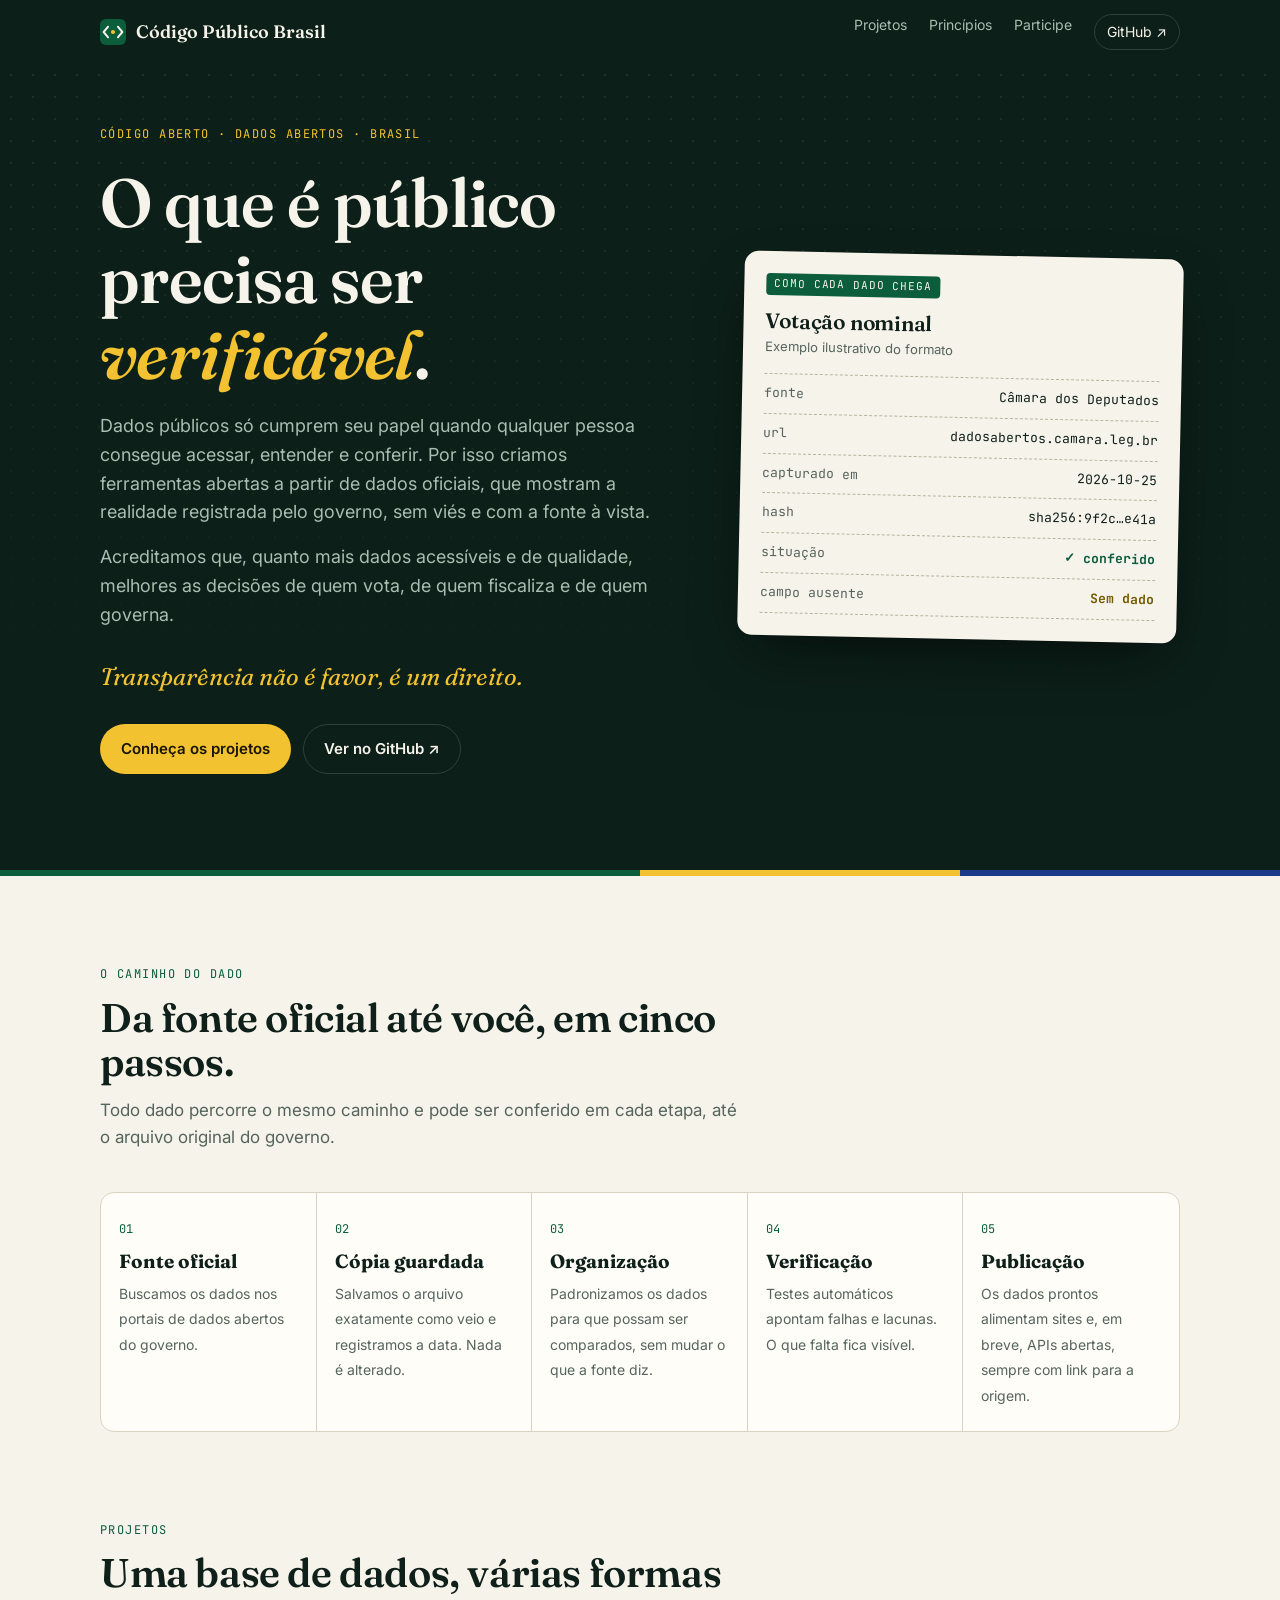
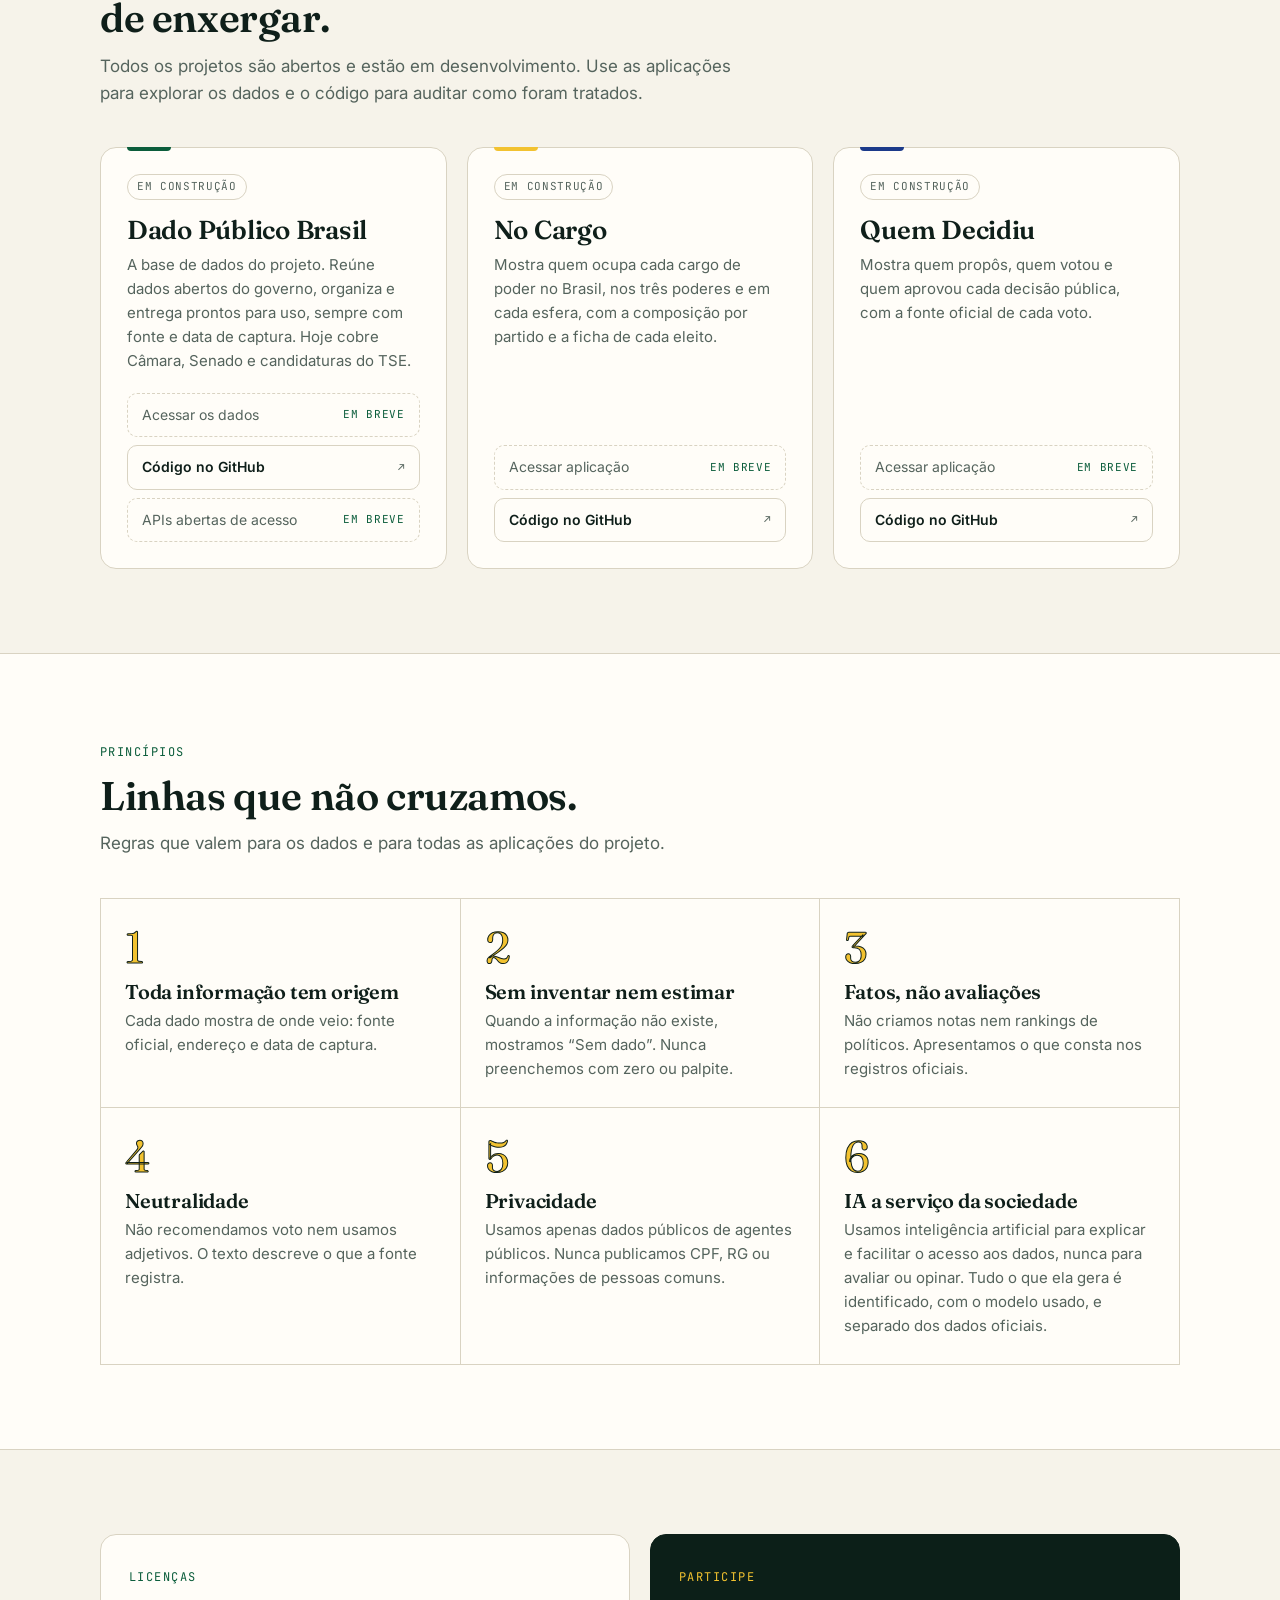
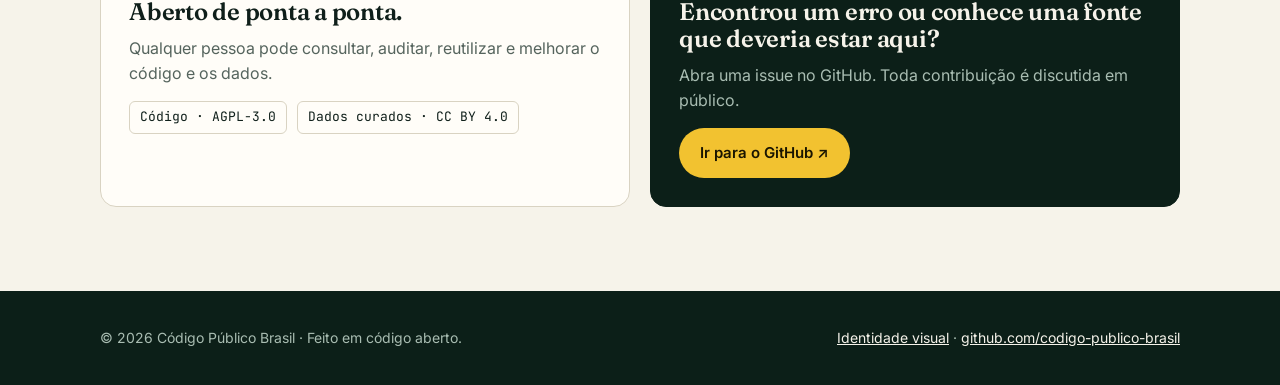
==== index.html @ 892a7900 "Novo símbolo (colchetes) e família de símbolos dos projetos Co-Authored-By: Claude Sonnet 5.5 <norep" ====
<!doctype html>
<html lang="pt-BR">
<head>
  <meta charset="utf-8">
  <meta name="viewport" content="width=device-width, initial-scale=1">
  <title>Código Público Brasil</title>
  <meta name="description" content="Dados abertos do poder público, organizados em código aberto e rastreáveis até a fonte oficial.">
  <link rel="icon" href="identidade/logos/simbolo.svg" type="image/svg+xml">
  <link rel="preconnect" href="https://fonts.googleapis.com">
  <link rel="preconnect" href="https://fonts.gstatic.com" crossorigin>
  <link href="https://fonts.googleapis.com/css2?family=Fraunces:ital,opsz,wght@0,9..144,500;0,9..144,600;1,9..144,500&family=Inter:wght@400;500;600&family=JetBrains+Mono:wght@400;600&display=swap" rel="stylesheet">
  <link rel="stylesheet" href="tokens.css">
  <link rel="stylesheet" href="style.css">
</head>
<body>

<header class="top">
  <div class="wrap">
    <a class="brand" href="#">
      <img src="identidade/logos/simbolo.svg" alt="" width="26" height="26">
      Código Público Brasil
    </a>
    <nav class="nav" aria-label="Principal">
      <a href="#projetos">Projetos</a>
      <a href="#principios">Princípios</a>
      <a href="#participe">Participe</a>
      <a class="gh" href="https://github.com/codigo-publico-brasil">GitHub ↗</a>
    </nav>
  </div>
</header>

<main>
  <div class="hero">
    <div class="wrap">
      <div>
        <span class="eyebrow">Código aberto · Dados abertos · Brasil</span>
        <h1>O que é público<br>precisa ser <em>verificável</em>.</h1>
        <p class="lead">Dados públicos só cumprem seu papel quando qualquer pessoa consegue acessar, entender e conferir. Por isso criamos ferramentas abertas a partir de dados oficiais, que mostram a realidade registrada pelo governo, sem viés e com a fonte à vista.</p>
        <p class="lead">Acreditamos que, quanto mais dados acessíveis e de qualidade, melhores as decisões de quem vota, de quem fiscaliza e de quem governa.</p>
        <p class="lema">Transparência não é favor, é um direito.</p>
        <div class="cta">
          <a class="btn primary" href="#projetos">Conheça os projetos</a>
          <a class="btn ghost" href="https://github.com/codigo-publico-brasil">Ver no GitHub ↗</a>
        </div>
      </div>

      <aside class="ficha" aria-label="Exemplo de como cada dado é apresentado">
        <span class="tag">COMO CADA DADO CHEGA</span>
        <h3>Votação nominal</h3>
        <div class="sub">Exemplo ilustrativo do formato</div>
        <dl>
          <div class="row"><dt>fonte</dt><dd>Câmara dos Deputados</dd></div>
          <div class="row"><dt>url</dt><dd>dadosabertos.camara.leg.br</dd></div>
          <div class="row"><dt>capturado em</dt><dd>2026-10-25</dd></div>
          <div class="row"><dt>hash</dt><dd>sha256:9f2c…e41a</dd></div>
          <div class="row"><dt>situação</dt><dd class="ok">✓ conferido</dd></div>
          <div class="row"><dt>campo ausente</dt><dd class="semdado">Sem dado</dd></div>
        </dl>
      </aside>
    </div>
  </div>
  <div class="stripe"></div>

  <section id="como">
    <div class="wrap">
      <div class="sec-head">
        <span class="eyebrow">O caminho do dado</span>
        <h2>Da fonte oficial até você, em cinco passos.</h2>
        <p>Todo dado percorre o mesmo caminho e pode ser conferido em cada etapa, até o arquivo original do governo.</p>
      </div>
      <ol class="trilha">
        <li><b>Fonte oficial</b><span>Buscamos os dados nos portais de dados abertos do governo.</span></li>
        <li><b>Cópia guardada</b><span>Salvamos o arquivo exatamente como veio e registramos a data. Nada é alterado.</span></li>
        <li><b>Organização</b><span>Padronizamos os dados para que possam ser comparados, sem mudar o que a fonte diz.</span></li>
        <li><b>Verificação</b><span>Testes automáticos apontam falhas e lacunas. O que falta fica visível.</span></li>
        <li><b>Publicação</b><span>Os dados prontos alimentam sites e, em breve, APIs abertas, sempre com link para a origem.</span></li>
      </ol>
    </div>
  </section>

  <section id="projetos" style="padding-top:0">
    <div class="wrap">
      <div class="sec-head">
        <span class="eyebrow">Projetos</span>
        <h2>Uma base de dados, várias formas de enxergar.</h2>
        <p>Todos os projetos são abertos e estão em desenvolvimento. Use as aplicações para explorar os dados e o código para auditar como foram tratados.</p>
      </div>
      <div class="cards">

        <article class="card">
          <span class="status">Em construção</span>
          <h3>Dado Público Brasil</h3>
          <p>A base de dados do projeto. Reúne dados abertos do governo, organiza e entrega prontos para uso, sempre com fonte e data de captura. Hoje cobre Câmara, Senado e candidaturas do TSE.</p>
          <div class="links">
            <span class="soon">Acessar os dados <small>em breve</small></span>
            <a href="https://github.com/codigo-publico-brasil/dado-publico-brasil">Código no GitHub <small>↗</small></a>
            <span class="soon">APIs abertas de acesso <small>em breve</small></span>
          </div>
        </article>

        <article class="card c2">
          <span class="status">Em construção</span>
          <h3>No Cargo</h3>
          <p>Mostra quem ocupa cada cargo de poder no Brasil, nos três poderes e em cada esfera, com a composição por partido e a ficha de cada eleito.</p>
          <div class="links">
            <span class="soon">Acessar aplicação <small>em breve</small></span>
            <a href="https://github.com/codigo-publico-brasil/nocargo">Código no GitHub <small>↗</small></a>
          </div>
        </article>

        <article class="card c3">
          <span class="status">Em construção</span>
          <h3>Quem Decidiu</h3>
          <p>Mostra quem propôs, quem votou e quem aprovou cada decisão pública, com a fonte oficial de cada voto.</p>
          <div class="links">
            <span class="soon">Acessar aplicação <small>em breve</small></span>
            <a href="https://github.com/codigo-publico-brasil/quem-decidiu">Código no GitHub <small>↗</small></a>
          </div>
        </article>

      </div>
    </div>
  </section>

  <section id="principios" class="principios">
    <div class="wrap">
      <div class="sec-head">
        <span class="eyebrow">Princípios</span>
        <h2>Linhas que não cruzamos.</h2>
        <p>Regras que valem para os dados e para todas as aplicações do projeto.</p>
      </div>
      <div class="pgrid">
        <article><div class="n">1</div><h3>Toda informação tem origem</h3><p>Cada dado mostra de onde veio: fonte oficial, endereço e data de captura.</p></article>
        <article><div class="n">2</div><h3>Sem inventar nem estimar</h3><p>Quando a informação não existe, mostramos “Sem dado”. Nunca preenchemos com zero ou palpite.</p></article>
        <article><div class="n">3</div><h3>Fatos, não avaliações</h3><p>Não criamos notas nem rankings de políticos. Apresentamos o que consta nos registros oficiais.</p></article>
        <article><div class="n">4</div><h3>Neutralidade</h3><p>Não recomendamos voto nem usamos adjetivos. O texto descreve o que a fonte registra.</p></article>
        <article><div class="n">5</div><h3>Privacidade</h3><p>Usamos apenas dados públicos de agentes públicos. Nunca publicamos CPF, RG ou informações de pessoas comuns.</p></article>
        <article><div class="n">6</div><h3>IA a serviço da sociedade</h3><p>Usamos inteligência artificial para explicar e facilitar o acesso aos dados, nunca para avaliar ou opinar. Tudo o que ela gera é identificado, com o modelo usado, e separado dos dados oficiais.</p></article>
      </div>
    </div>
  </section>

  <section id="participe">
    <div class="wrap duo">
      <div class="panel">
        <span class="eyebrow">Licenças</span>
        <h3 style="margin-top:10px">Aberto de ponta a ponta.</h3>
        <p>Qualquer pessoa pode consultar, auditar, reutilizar e melhorar o código e os dados.</p>
        <div class="lic"><span>Código · AGPL-3.0</span><span>Dados curados · CC BY 4.0</span></div>
      </div>
      <div class="panel dark">
        <span class="eyebrow" style="color:var(--yellow)">Participe</span>
        <h3 style="margin-top:10px">Encontrou um erro ou conhece uma fonte que deveria estar aqui?</h3>
        <p>Abra uma issue no GitHub. Toda contribuição é discutida em público.</p>
        <div class="cta">
          <a class="btn primary" href="https://github.com/codigo-publico-brasil">Ir para o GitHub ↗</a>
        </div>
      </div>
    </div>
  </section>
</main>

<footer>
  <div class="wrap">
    <span>© 2026 Código Público Brasil · Feito em código aberto.</span>
    <span><a href="identidade/">Identidade visual</a> · <a href="https://github.com/codigo-publico-brasil">github.com/codigo-publico-brasil</a></span>
  </div>
</footer>

</body>
</html>
---- tokens.css ----
/* Tokens de design do Código Público Brasil.
   Fonte única de cores e fontes: o site e as aplicações importam este arquivo.
   Documentação: /identidade/ */
:root {
  --bg: #f6f3ea;
  --surface: #fffdf8;
  --ink: #0f1f1a;
  --muted: #55645d;
  --line: #d9d3c2;
  --green: #0b5d3b;
  --green-ink: #0b5d3b;
  --blue: #1b3a8a;
  --yellow: #f2c230;
  --hero-bg: #0c1f18;
  --hero-ink: #f6f3ea;
  --hero-muted: #a9bdb2;
  --serif: "Fraunces", Georgia, "Times New Roman", serif;
  --sans: "Inter", system-ui, -apple-system, "Segoe UI", sans-serif;
  --mono: "JetBrains Mono", ui-monospace, "Cascadia Code", Consolas, monospace;
}

@media (prefers-color-scheme: dark) {
  :root:not([data-theme="light"]) {
    --bg: #0c1511;
    --surface: #121f19;
    --ink: #eee9da;
    --muted: #9fb2a8;
    --line: #26372e;
    --green-ink: #5fd39a;
    --blue: #8fa8ff;
    --hero-bg: #08110d;
  }
}
---- style.css ----
* { box-sizing: border-box; }
html { scroll-behavior: smooth; }
body {
  margin: 0;
  background: var(--bg);
  color: var(--ink);
  font-family: var(--sans);
  line-height: 1.6;
  -webkit-font-smoothing: antialiased;
}
a { color: inherit; }
.wrap { max-width: 1120px; margin: 0 auto; padding: 0 20px; }
h1, h2, h3 { font-family: var(--serif); font-weight: 600; line-height: 1.12; letter-spacing: -0.01em; margin: 0; }
.eyebrow { font-family: var(--mono); font-size: 12px; letter-spacing: 0.12em; text-transform: uppercase; color: var(--green-ink); }

/* Cabeçalho */
.top { background: var(--hero-bg); color: var(--hero-ink); }
.top .wrap { display: flex; align-items: center; justify-content: space-between; height: 64px; }
.brand { display: flex; align-items: center; gap: 10px; font-family: var(--serif); font-weight: 600; font-size: 18px; text-decoration: none; }
.brand img { width: 26px; height: 26px; }
.nav { display: flex; gap: 22px; font-size: 14px; }
.nav a { text-decoration: none; color: var(--hero-muted); }
.nav a:hover { color: var(--hero-ink); }
.nav .gh { color: var(--hero-ink); border: 1px solid #2c4339; padding: 6px 12px; border-radius: 999px; }

/* Hero */
.hero { background: var(--hero-bg); color: var(--hero-ink); position: relative; overflow: hidden; padding: 56px 0 96px; }
.hero::before {
  content: ""; position: absolute; inset: 0;
  background-image: radial-gradient(#1f3a2e 1.2px, transparent 1.2px);
  background-size: 22px 22px; opacity: 0.8;
  mask-image: linear-gradient(to bottom, #000 0%, transparent 85%);
}
.hero .wrap { position: relative; display: grid; gap: 48px; grid-template-columns: 1.15fr 0.85fr; align-items: center; }
.hero .eyebrow { color: var(--yellow); }
.hero h1 { font-size: clamp(38px, 6vw, 68px); margin: 18px 0 20px; }
.hero h1 em { font-style: italic; color: var(--yellow); }
.hero p.lead { font-size: 18px; color: var(--hero-muted); max-width: 52ch; margin: 0 0 28px; }
.cta { display: flex; flex-wrap: wrap; gap: 12px; }
.btn { display: inline-flex; align-items: center; gap: 8px; padding: 12px 20px; border-radius: 999px; font-weight: 600; font-size: 15px; text-decoration: none; border: 1px solid transparent; }
.btn.primary { background: var(--yellow); color: #1a1500; }
.btn.primary:hover { filter: brightness(1.06); }
.btn.ghost { border-color: #2c4339; color: var(--hero-ink); }
.btn.ghost:hover { background: #162a21; }

/* Ficha de dado: o elemento assinatura */
.ficha { background: #f6f3ea; color: #0f1f1a; border-radius: 14px; padding: 22px; font-family: var(--mono); font-size: 13px; box-shadow: 0 0 0 1px #00000022, 0 24px 60px -20px #000a; transform: rotate(1.2deg); }
.ficha .tag { display: inline-block; background: #0b5d3b; color: #f6f3ea; padding: 2px 8px; border-radius: 4px; font-size: 11px; letter-spacing: 0.08em; }
.ficha h3 { font-family: var(--serif); font-size: 21px; margin: 14px 0 4px; }
.ficha .sub { color: #55645d; font-family: var(--sans); margin-bottom: 16px; }
.ficha dl { margin: 0; border-top: 1px dashed #b9b29d; }
.ficha .row { display: flex; justify-content: space-between; gap: 12px; padding: 9px 0; border-bottom: 1px dashed #b9b29d; }
.ficha dt { color: #55645d; }
.ficha dd { margin: 0; text-align: right; word-break: break-all; }
.ficha .ok { color: #0b5d3b; font-weight: 700; }
.ficha .semdado { color: #735a00; font-weight: 700; }

/* Faixa tricolor discreta */
.stripe { height: 6px; background: linear-gradient(90deg, var(--green) 0 50%, var(--yellow) 50% 75%, var(--blue) 75%); }

/* Seções */
section { padding: 84px 0; }
.sec-head { max-width: 640px; margin-bottom: 40px; }
.sec-head h2 { font-size: clamp(28px, 4vw, 40px); margin: 10px 0 12px; }
.sec-head p { color: var(--muted); margin: 0; font-size: 17px; }

/* Caminho do dado */
.trilha { display: grid; grid-template-columns: repeat(5, 1fr); gap: 0; counter-reset: t; border: 1px solid var(--line); border-radius: 14px; overflow: hidden; background: var(--surface); }
.trilha li { list-style: none; padding: 22px 18px; border-right: 1px solid var(--line); position: relative; }
.trilha li:last-child { border-right: 0; }
.trilha li::before { counter-increment: t; content: "0" counter(t); font-family: var(--mono); font-size: 12px; color: var(--green-ink); }
.trilha b { display: block; font-family: var(--serif); font-size: 19px; margin: 6px 0 4px; }
.trilha span { font-size: 14px; color: var(--muted); }
.trilha { padding: 0; margin: 0; }

/* Projetos */
.cards { display: grid; gap: 20px; grid-template-columns: repeat(3, 1fr); }
.card { background: var(--surface); border: 1px solid var(--line); border-radius: 16px; padding: 26px; display: flex; flex-direction: column; position: relative; }
.card::before { content: ""; position: absolute; left: 26px; top: -1px; width: 44px; height: 4px; background: var(--c, var(--green)); border-radius: 0 0 4px 4px; }
.card.c2 { --c: var(--yellow); }
.card.c3 { --c: var(--blue); }
.card .status { align-self: flex-start; font-family: var(--mono); font-size: 11px; letter-spacing: 0.06em; text-transform: uppercase; border: 1px solid var(--line); color: var(--muted); padding: 3px 9px; border-radius: 999px; }
.card .status.on::before { content: "● "; color: #1fa463; }
.card h3 { font-size: 26px; margin: 16px 0 8px; }
.card p { color: var(--muted); margin: 0 0 20px; font-size: 15px; flex: 1; }
.card .links { display: flex; flex-direction: column; gap: 8px; }
.card .links a { display: flex; justify-content: space-between; align-items: center; padding: 10px 14px; border: 1px solid var(--line); border-radius: 10px; text-decoration: none; font-size: 14px; font-weight: 600; }
.card .links a small { font-family: var(--mono); font-weight: 400; color: var(--muted); font-size: 11px; }
.card .links a:hover { border-color: var(--green-ink); }
.card .links .soon { display: flex; justify-content: space-between; align-items: center; padding: 10px 14px; border: 1px dashed var(--line); border-radius: 10px; font-size: 14px; color: var(--muted); }
.card .links .soon small { font-family: var(--mono); font-size: 11px; text-transform: uppercase; letter-spacing: 0.06em; color: var(--green-ink); }
.hero p.lead + p.lead { margin-top: -12px; }
.hero .lema { font-family: var(--serif); font-style: italic; font-size: 24px; color: var(--yellow); margin: 0 0 28px; }
.card .links a.app { background: var(--ink); color: var(--bg); border-color: var(--ink); }
.card .links a.app small { color: inherit; opacity: 0.7; }

/* Princípios */
.principios { background: var(--surface); border-block: 1px solid var(--line); }
.pgrid { display: grid; gap: 0; grid-template-columns: repeat(3, 1fr); border-top: 1px solid var(--line); border-left: 1px solid var(--line); }
.pgrid article { padding: 26px 24px; border-right: 1px solid var(--line); border-bottom: 1px solid var(--line); }
.pgrid .n { font-family: var(--serif); font-size: 44px; color: var(--yellow); line-height: 1; -webkit-text-stroke: 1px var(--ink); }
.pgrid h3 { font-size: 20px; margin: 12px 0 6px; }
.pgrid p { margin: 0; color: var(--muted); font-size: 15px; }

/* Licenças e participação */
.duo { display: grid; gap: 20px; grid-template-columns: 1fr 1fr; }
.panel { border: 1px solid var(--line); border-radius: 16px; padding: 28px; background: var(--surface); }
.panel h3 { font-size: 24px; margin-bottom: 10px; }
.panel p { color: var(--muted); margin: 0 0 14px; }
.lic { display: flex; gap: 10px; flex-wrap: wrap; }
.lic span { font-family: var(--mono); font-size: 13px; border: 1px solid var(--line); padding: 5px 10px; border-radius: 6px; }
.panel.dark { background: var(--hero-bg); color: var(--hero-ink); border-color: var(--hero-bg); }
.panel.dark p { color: var(--hero-muted); }

footer { background: var(--hero-bg); color: var(--hero-muted); padding: 36px 0; font-size: 14px; }
footer .wrap { display: flex; justify-content: space-between; gap: 16px; flex-wrap: wrap; }
footer a { color: var(--hero-ink); }

:focus-visible { outline: 3px solid var(--yellow); outline-offset: 3px; }

@media (max-width: 900px) {
  .hero .wrap, .duo { grid-template-columns: 1fr; }
  .cards, .pgrid { grid-template-columns: 1fr; }
  .trilha { grid-template-columns: 1fr; }
  .trilha li { border-right: 0; border-bottom: 1px solid var(--line); }
  .trilha li:last-child { border-bottom: 0; }
  .nav a:not(.gh) { display: none; }
  .ficha { transform: none; }
  section { padding: 60px 0; }
}
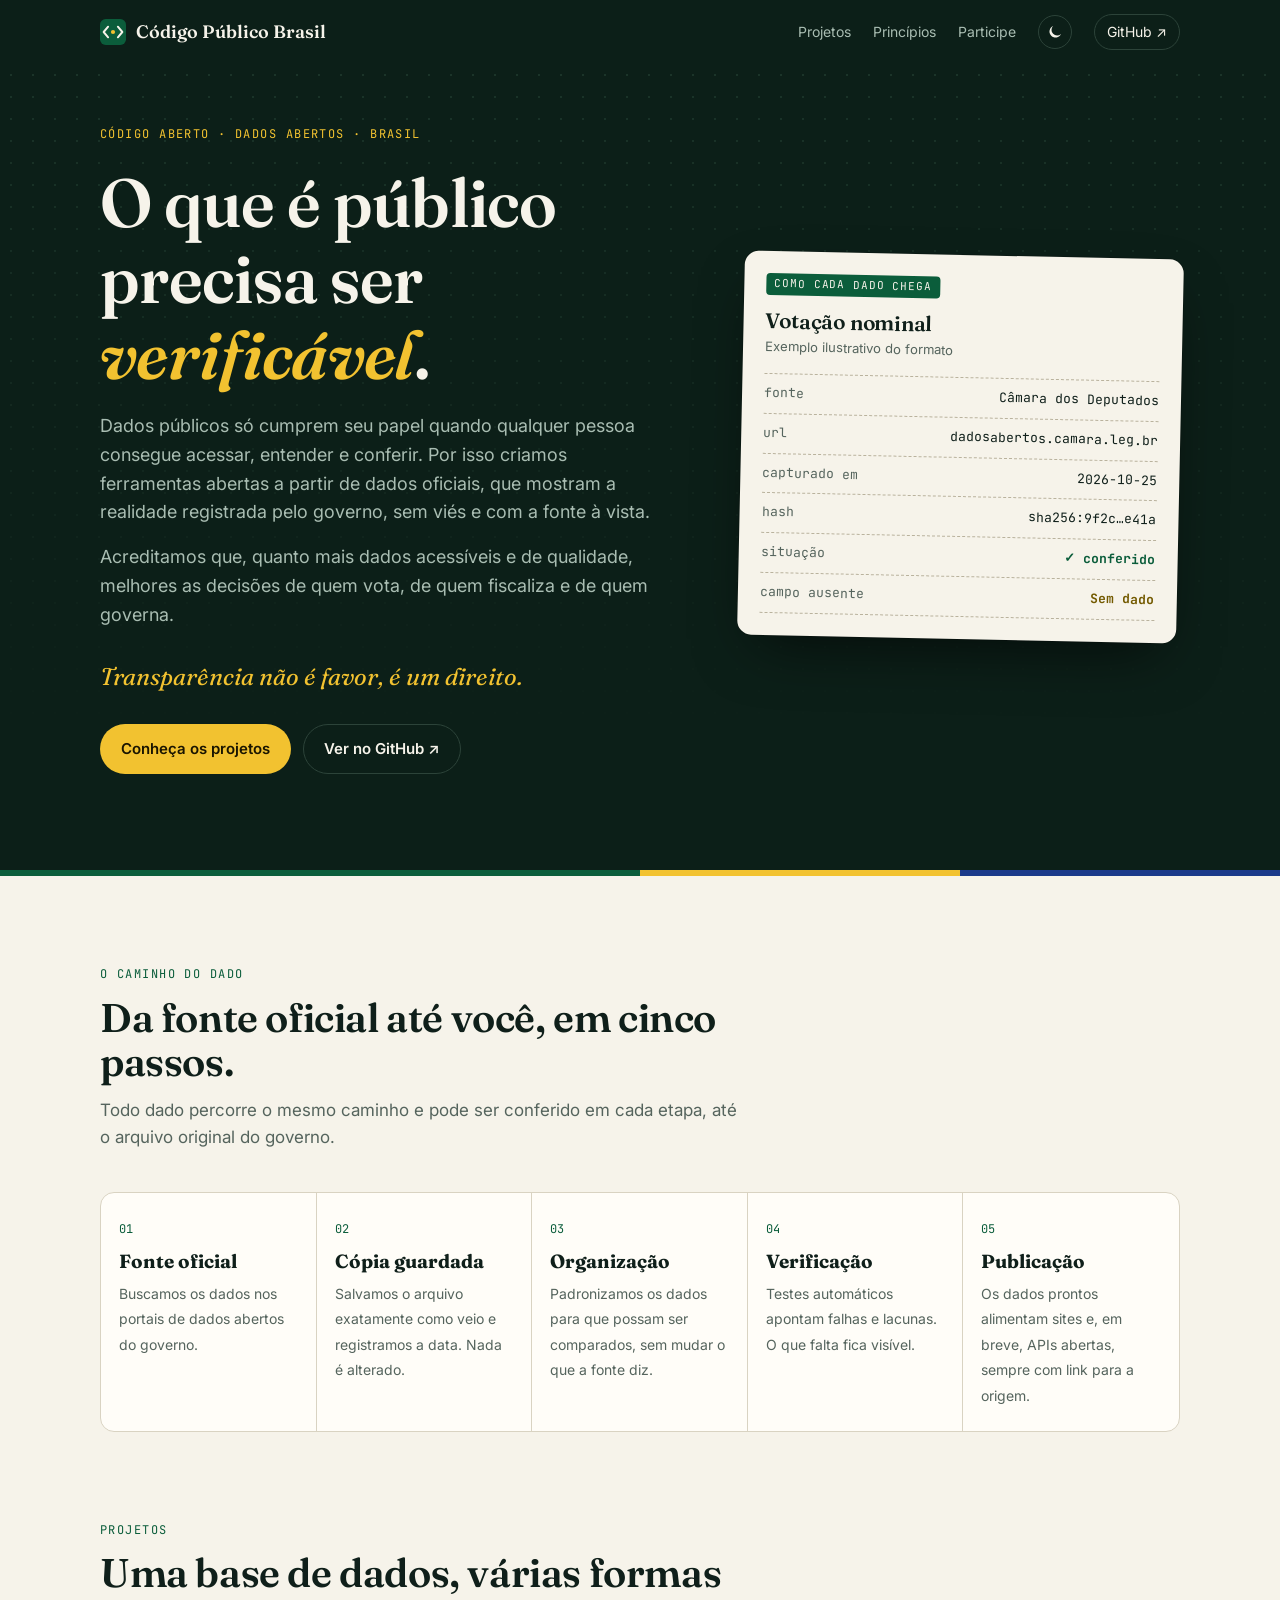
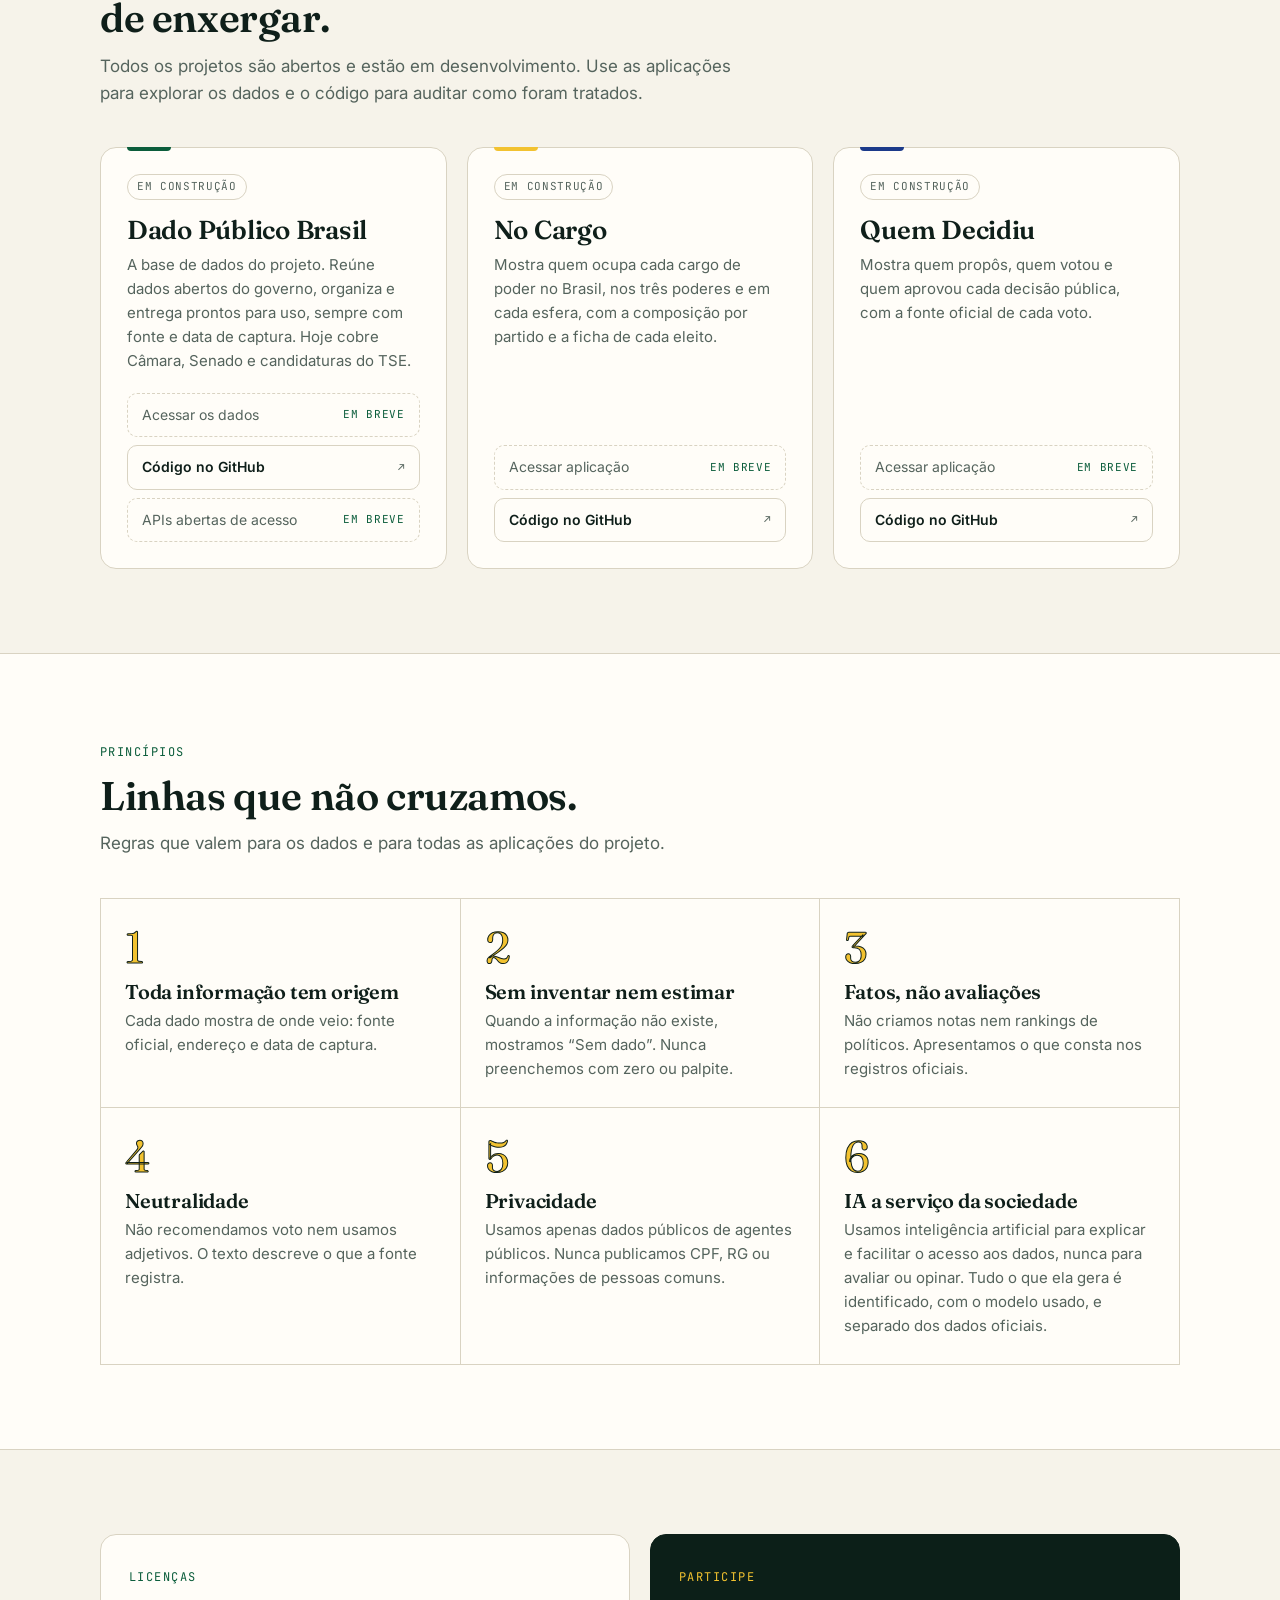
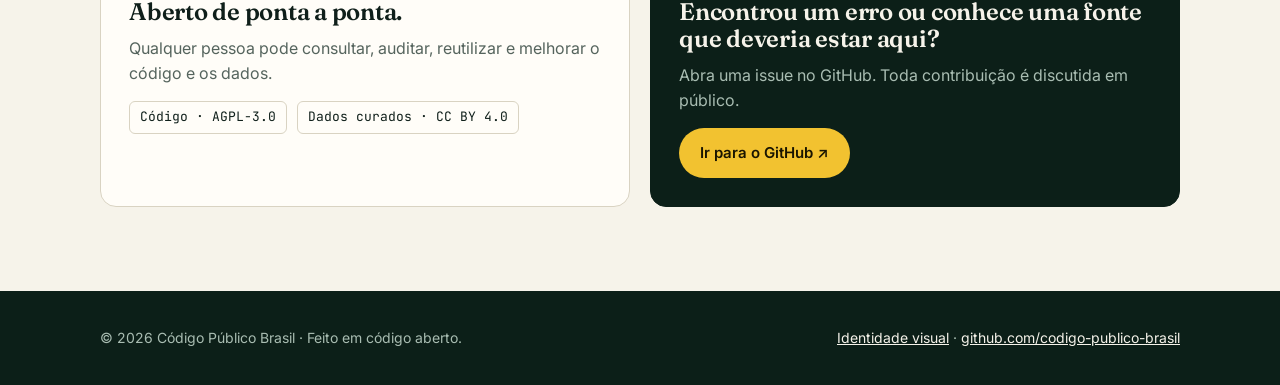
==== commit 9afdf7d6: "Adiciona botão de tema claro/escuro Co-Authored-By: Claude Sonnet 5.5 <noreply@anthropic.com>" ====
--- a/index.html
+++ b/index.html
@@ -11,6 +11,7 @@
   <link href="https://fonts.googleapis.com/css2?family=Fraunces:ital,opsz,wght@0,9..144,500;0,9..144,600;1,9..144,500&family=Inter:wght@400;500;600&family=JetBrains+Mono:wght@400;600&display=swap" rel="stylesheet">
   <link rel="stylesheet" href="tokens.css">
   <link rel="stylesheet" href="style.css">
+  <script src="theme.js"></script>
 </head>
 <body>
 
--- a/tokens.css
+++ b/tokens.css
@@ -10,6 +10,7 @@
   --green: #0b5d3b;
   --green-ink: #0b5d3b;
   --blue: #1b3a8a;
+  --brand-blue: #1b3a8a; /* o azul da marca, igual nos dois temas (--blue clareia no escuro) */
   --yellow: #f2c230;
   --hero-bg: #0c1f18;
   --hero-ink: #f6f3ea;
@@ -19,6 +20,7 @@
   --mono: "JetBrains Mono", ui-monospace, "Cascadia Code", Consolas, monospace;
 }
 
+/* Tema escuro: automático pelo sistema, ou escolhido com data-theme="dark" (o botão do site). */
 @media (prefers-color-scheme: dark) {
   :root:not([data-theme="light"]) {
     --bg: #0c1511;
@@ -31,3 +33,13 @@
     --hero-bg: #08110d;
   }
 }
+:root[data-theme="dark"] {
+  --bg: #0c1511;
+  --surface: #121f19;
+  --ink: #eee9da;
+  --muted: #9fb2a8;
+  --line: #26372e;
+  --green-ink: #5fd39a;
+  --blue: #8fa8ff;
+  --hero-bg: #08110d;
+}
--- a/style.css
+++ b/style.css
@@ -21,6 +21,13 @@
 .nav { display: flex; gap: 22px; font-size: 14px; }
 .nav a { text-decoration: none; color: var(--hero-muted); }
 .nav a:hover { color: var(--hero-ink); }
+.nav { align-items: center; }
+.tema { flex: none; display: inline-flex; align-items: center; justify-content: center; width: 34px; height: 34px; padding: 0; border: 1px solid #2c4339; border-radius: 999px; background: none; color: var(--hero-ink); cursor: pointer; }
+.tema:hover { background: #162a21; }
+.tema svg { width: 18px; height: 18px; }
+.tema .sol { display: none; }
+.tema[data-efetivo="dark"] .sol { display: block; }
+.tema[data-efetivo="dark"] .lua { display: none; }
 .nav .gh { color: var(--hero-ink); border: 1px solid #2c4339; padding: 6px 12px; border-radius: 999px; }
 
 /* Hero */
@@ -56,7 +63,7 @@
 .ficha .semdado { color: #735a00; font-weight: 700; }
 
 /* Faixa tricolor discreta */
-.stripe { height: 6px; background: linear-gradient(90deg, var(--green) 0 50%, var(--yellow) 50% 75%, var(--blue) 75%); }
+.stripe { height: 6px; background: linear-gradient(90deg, var(--green) 0 50%, var(--yellow) 50% 75%, var(--brand-blue) 75%); }
 
 /* Seções */
 section { padding: 84px 0; }
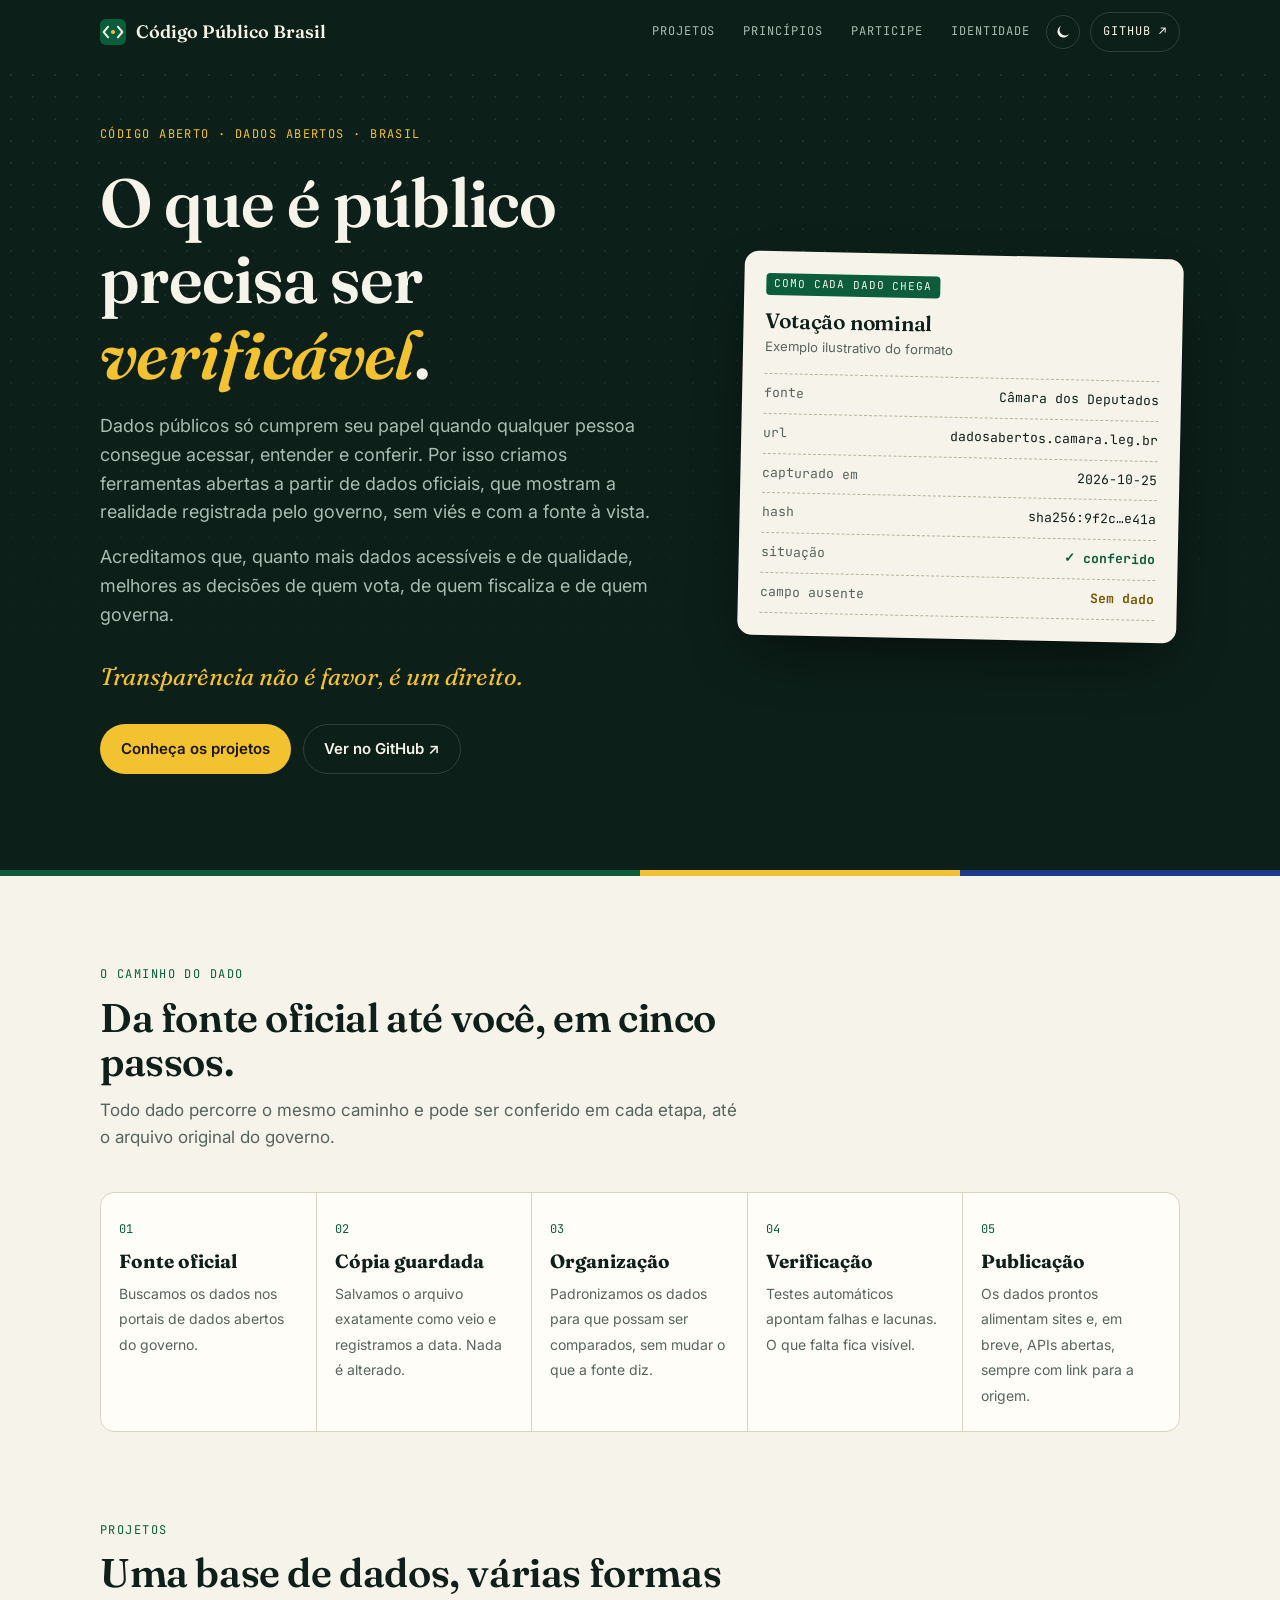
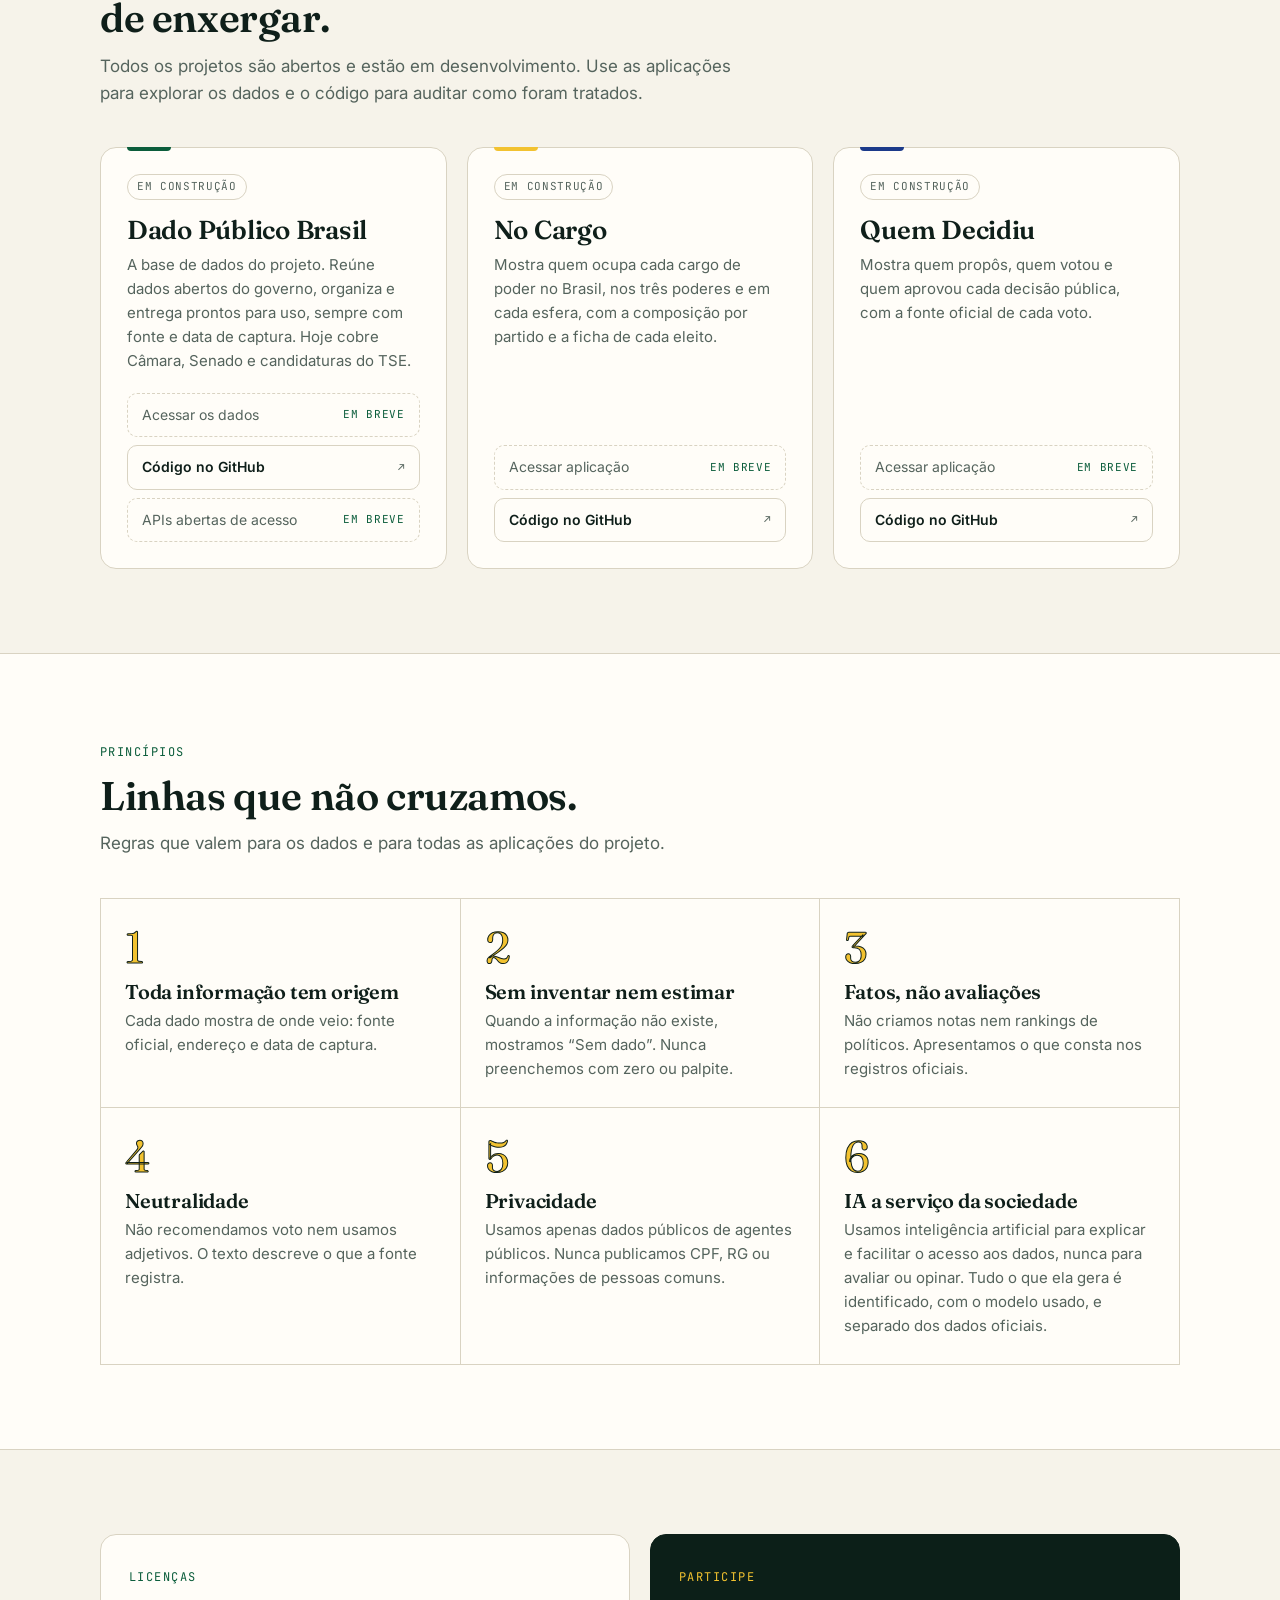
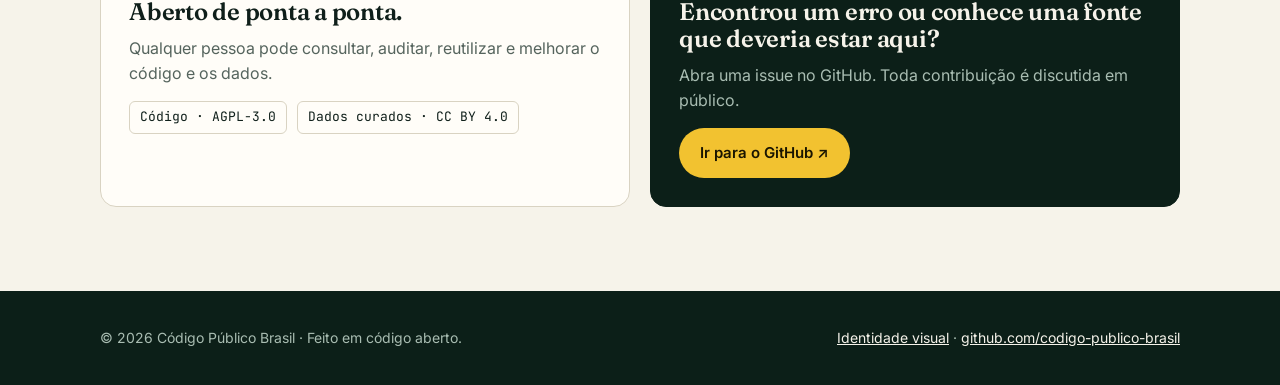
==== commit 0542eb2f: "Aplica a identidade visual ao menu e documenta o botão de tema Co-Authored-By: Claude Sonnet 5.5 <no" ====
--- a/index.html
+++ b/index.html
@@ -25,6 +25,7 @@
       <a href="#projetos">Projetos</a>
       <a href="#principios">Princípios</a>
       <a href="#participe">Participe</a>
+      <a href="identidade/">Identidade</a>
       <a class="gh" href="https://github.com/codigo-publico-brasil">GitHub ↗</a>
     </nav>
   </div>
--- a/style.css
+++ b/style.css
@@ -18,17 +18,17 @@
 .top .wrap { display: flex; align-items: center; justify-content: space-between; height: 64px; }
 .brand { display: flex; align-items: center; gap: 10px; font-family: var(--serif); font-weight: 600; font-size: 18px; text-decoration: none; }
 .brand img { width: 26px; height: 26px; }
-.nav { display: flex; gap: 22px; font-size: 14px; }
-.nav a { text-decoration: none; color: var(--hero-muted); }
-.nav a:hover { color: var(--hero-ink); }
-.nav { align-items: center; }
+.nav { display: flex; align-items: center; gap: 4px; }
+.nav a { font-family: var(--mono); font-size: 12px; letter-spacing: 0.08em; text-transform: uppercase; text-decoration: none; color: var(--hero-muted); padding: 9px 12px; border-radius: 999px; }
+.nav a:hover { color: var(--hero-ink); background: #162a21; }
+.nav a[aria-current="page"] { color: var(--yellow); }
 .tema { flex: none; display: inline-flex; align-items: center; justify-content: center; width: 34px; height: 34px; padding: 0; border: 1px solid #2c4339; border-radius: 999px; background: none; color: var(--hero-ink); cursor: pointer; }
 .tema:hover { background: #162a21; }
 .tema svg { width: 18px; height: 18px; }
 .tema .sol { display: none; }
 .tema[data-efetivo="dark"] .sol { display: block; }
 .tema[data-efetivo="dark"] .lua { display: none; }
-.nav .gh { color: var(--hero-ink); border: 1px solid #2c4339; padding: 6px 12px; border-radius: 999px; }
+.nav .gh { color: var(--hero-ink); border: 1px solid #2c4339; margin-left: 6px; }
 
 /* Hero */
 .hero { background: var(--hero-bg); color: var(--hero-ink); position: relative; overflow: hidden; padding: 56px 0 96px; }
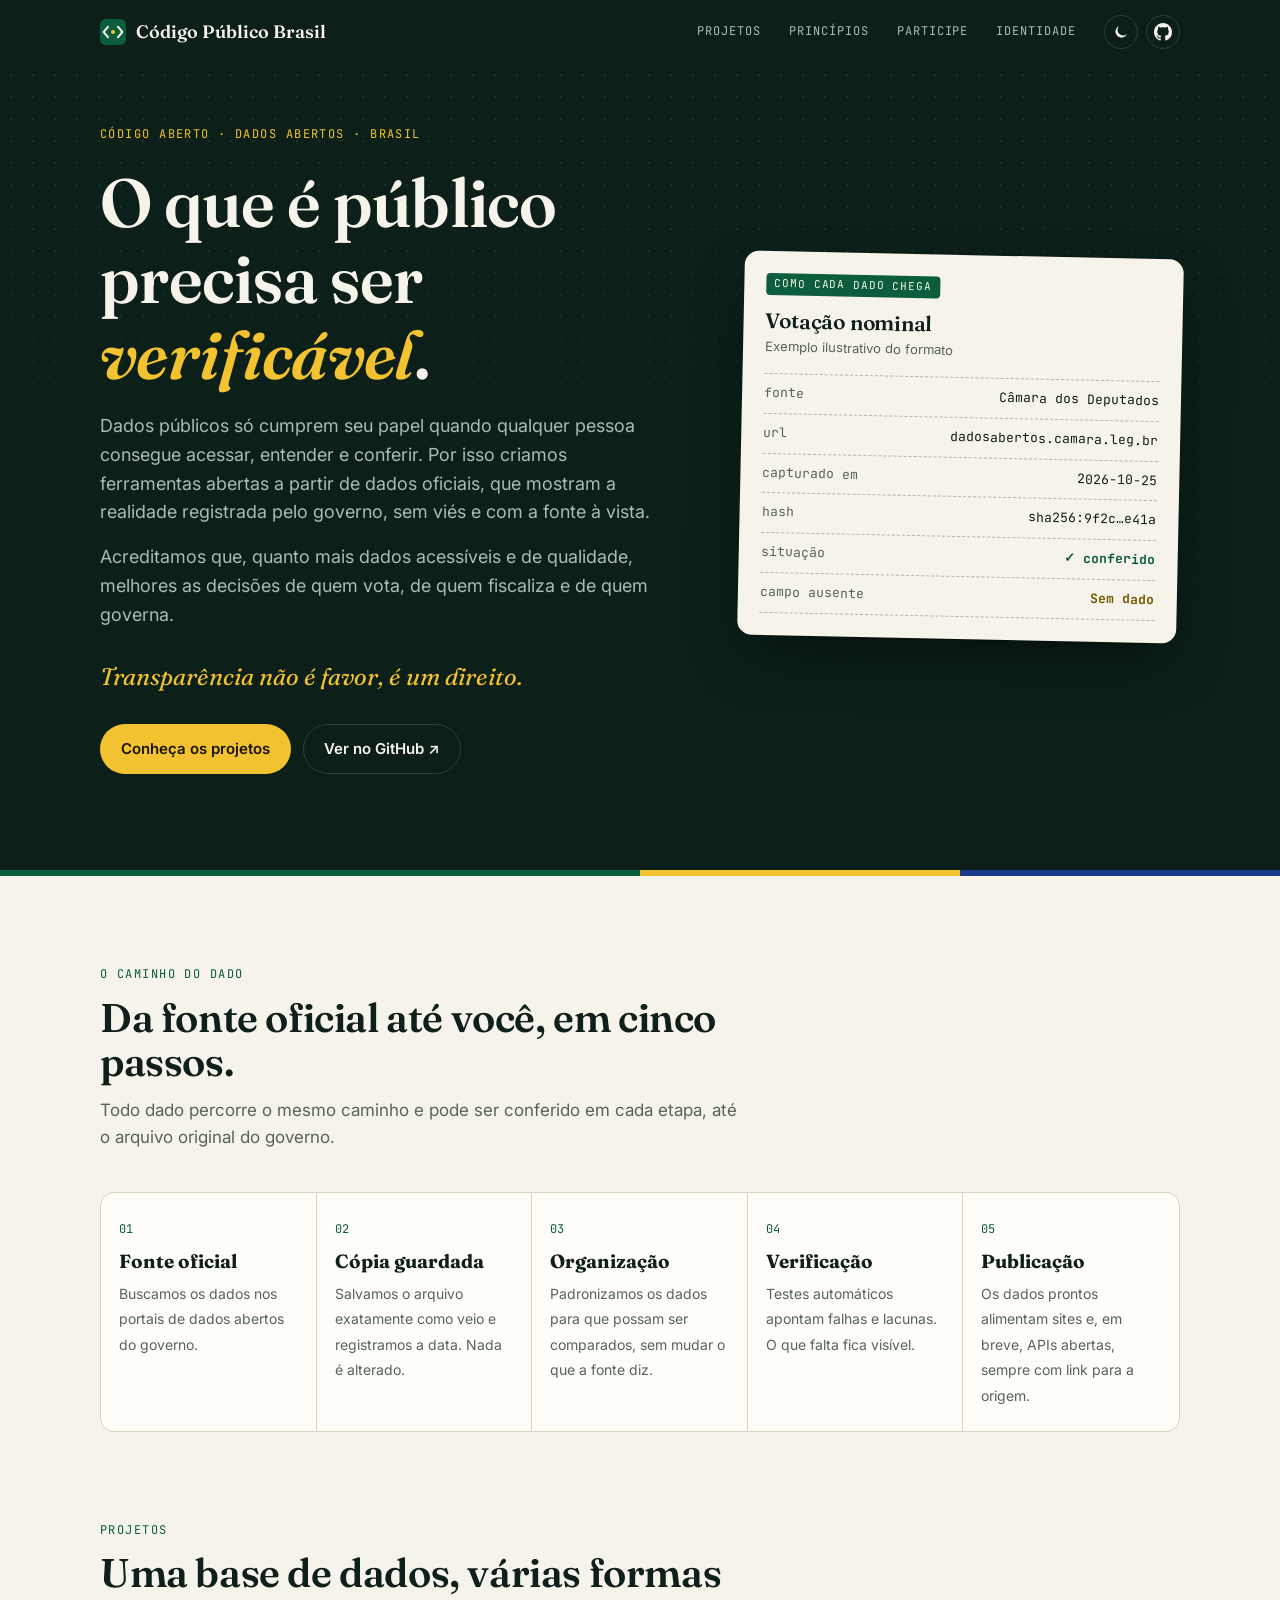
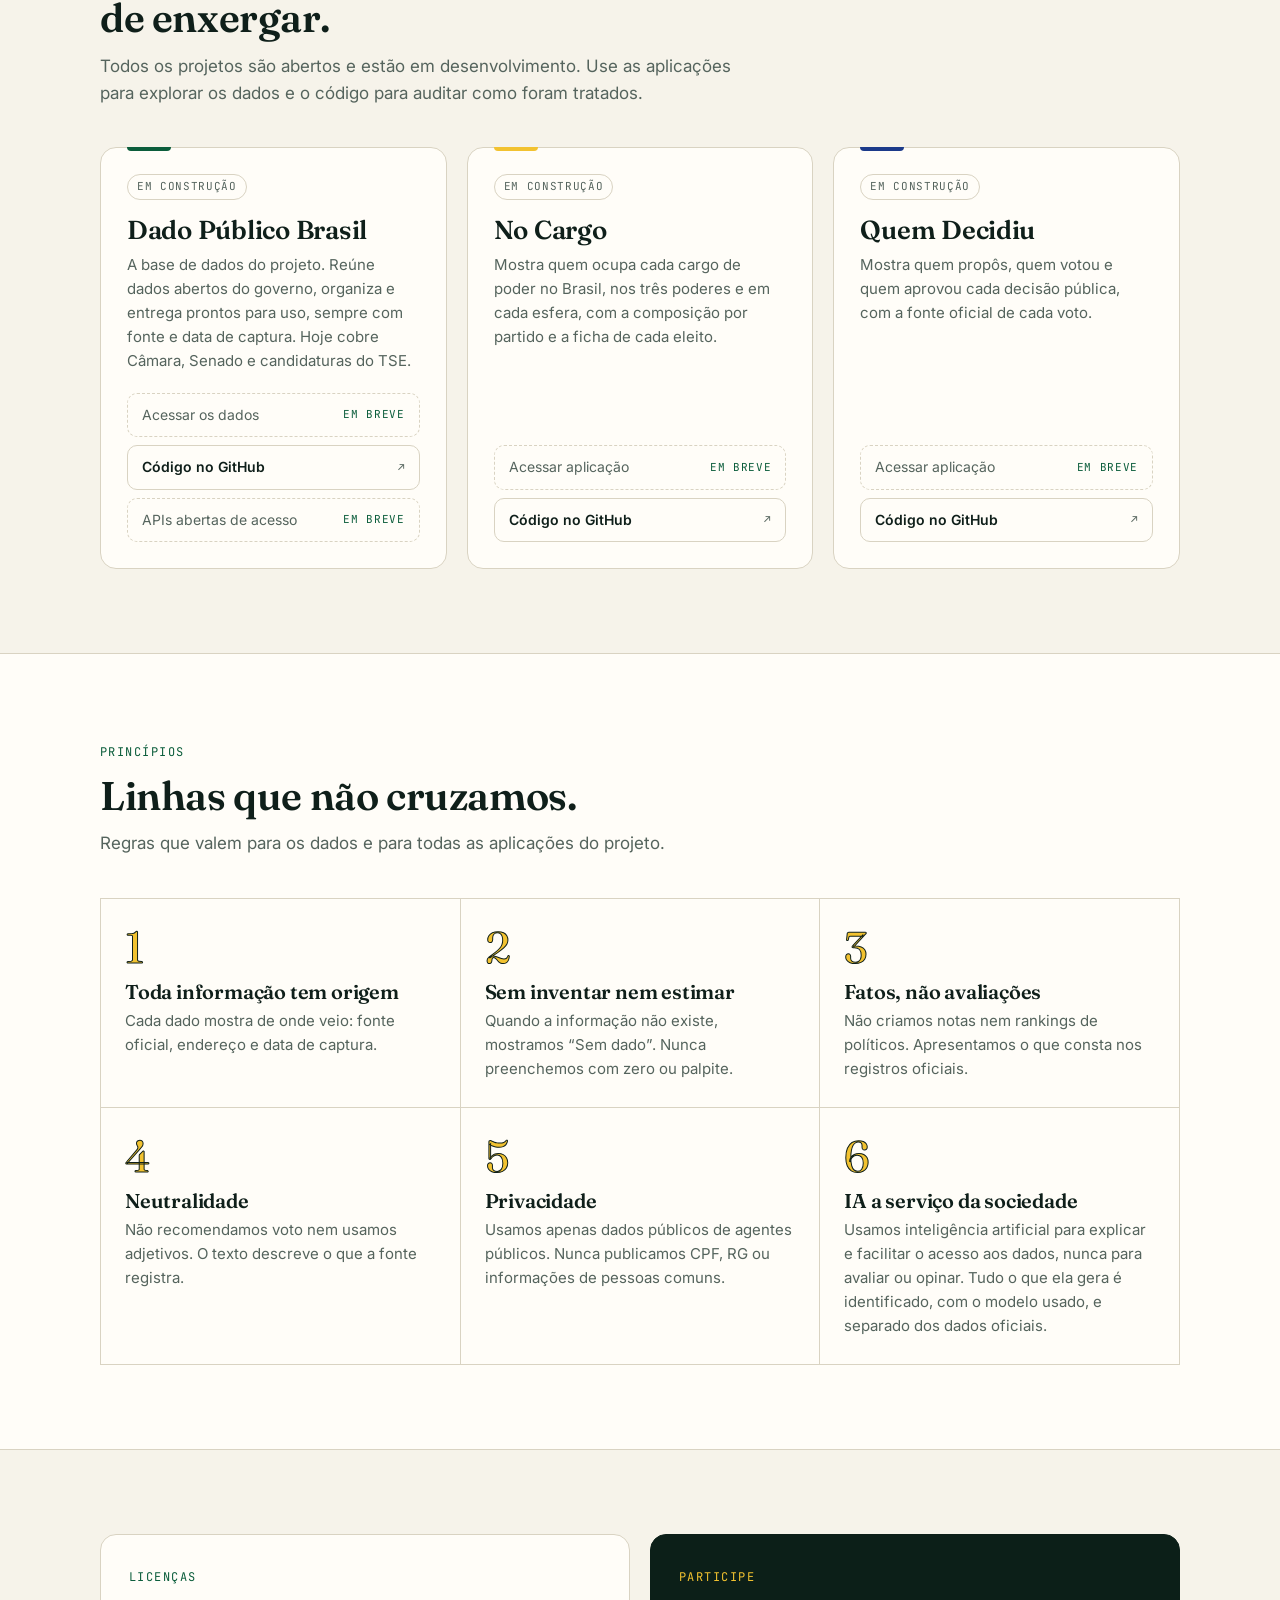
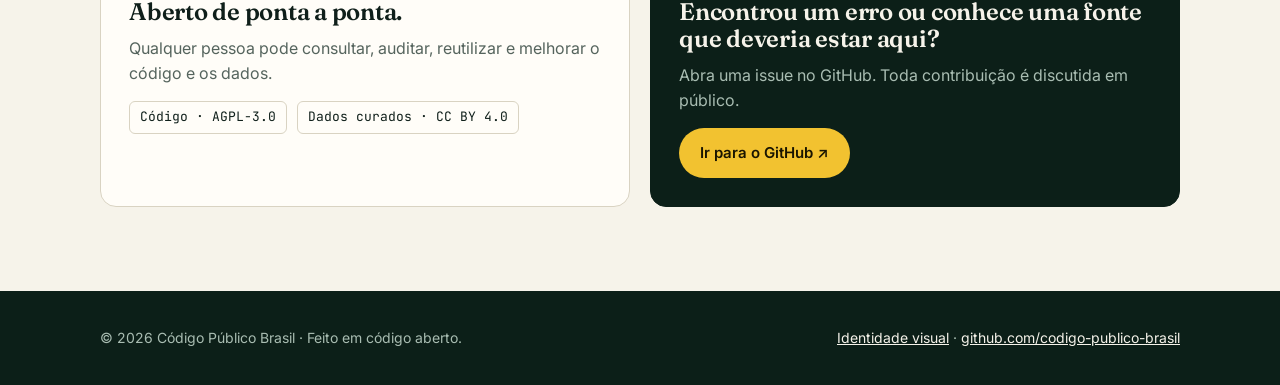
==== commit 8f71759e: "Corrige o menu no celular e troca o botão do GitHub pelo logo Co-Authored-By: Claude Sonnet 5.5 <nor" ====
--- a/index.html
+++ b/index.html
@@ -26,8 +26,10 @@
       <a href="#principios">Princípios</a>
       <a href="#participe">Participe</a>
       <a href="identidade/">Identidade</a>
-      <a class="gh" href="https://github.com/codigo-publico-brasil">GitHub ↗</a>
     </nav>
+    <div class="acoes">
+      <a class="gh" href="https://github.com/codigo-publico-brasil" aria-label="GitHub da organização" title="GitHub da organização"><svg viewBox="0 0 16 16" aria-hidden="true"><path fill="currentColor" d="M8 0C3.58 0 0 3.58 0 8c0 3.54 2.29 6.53 5.47 7.59.4.07.55-.17.55-.38 0-.19-.01-.82-.01-1.49-2.01.37-2.53-.49-2.69-.94-.09-.23-.48-.94-.82-1.13-.28-.15-.68-.52-.01-.53.63-.01 1.08.58 1.23.82.72 1.21 1.87.87 2.33.66.07-.52.28-.87.51-1.07-1.78-.2-3.64-.89-3.64-3.95 0-.87.31-1.59.82-2.15-.08-.2-.36-1.02.08-2.12 0 0 .67-.21 2.2.82.64-.18 1.32-.27 2-.27.68 0 1.36.09 2 .27 1.53-1.04 2.2-.82 2.2-.82.44 1.1.16 1.92.08 2.12.51.56.82 1.27.82 2.15 0 3.07-1.87 3.75-3.65 3.95.29.25.54.73.54 1.48 0 1.07-.01 1.93-.01 2.2 0 .21.15.46.55.38A8.013 8.013 0 0016 8c0-4.42-3.58-8-8-8z"/></svg></a>
+    </div>
   </div>
 </header>
 
--- a/style.css
+++ b/style.css
@@ -15,20 +15,21 @@
 
 /* Cabeçalho */
 .top { background: var(--hero-bg); color: var(--hero-ink); }
-.top .wrap { display: flex; align-items: center; justify-content: space-between; height: 64px; }
-.brand { display: flex; align-items: center; gap: 10px; font-family: var(--serif); font-weight: 600; font-size: 18px; text-decoration: none; }
+.top .wrap { display: flex; align-items: center; gap: 8px; min-height: 64px; }
+.brand { margin-right: auto; display: flex; align-items: center; gap: 10px; font-family: var(--serif); font-weight: 600; font-size: 18px; text-decoration: none; }
 .brand img { width: 26px; height: 26px; }
 .nav { display: flex; align-items: center; gap: 4px; }
 .nav a { font-family: var(--mono); font-size: 12px; letter-spacing: 0.08em; text-transform: uppercase; text-decoration: none; color: var(--hero-muted); padding: 9px 12px; border-radius: 999px; }
 .nav a:hover { color: var(--hero-ink); background: #162a21; }
 .nav a[aria-current="page"] { color: var(--yellow); }
-.tema { flex: none; display: inline-flex; align-items: center; justify-content: center; width: 34px; height: 34px; padding: 0; border: 1px solid #2c4339; border-radius: 999px; background: none; color: var(--hero-ink); cursor: pointer; }
-.tema:hover { background: #162a21; }
+.acoes { display: flex; align-items: center; gap: 8px; margin-left: 8px; }
+.tema, .gh { flex: none; display: inline-flex; align-items: center; justify-content: center; width: 34px; height: 34px; padding: 0; border: 1px solid #2c4339; border-radius: 999px; background: none; color: var(--hero-ink); cursor: pointer; }
+.tema:hover, .gh:hover { background: #162a21; }
 .tema svg { width: 18px; height: 18px; }
+.gh svg { width: 18px; height: 18px; }
 .tema .sol { display: none; }
 .tema[data-efetivo="dark"] .sol { display: block; }
 .tema[data-efetivo="dark"] .lua { display: none; }
-.nav .gh { color: var(--hero-ink); border: 1px solid #2c4339; margin-left: 6px; }
 
 /* Hero */
 .hero { background: var(--hero-bg); color: var(--hero-ink); position: relative; overflow: hidden; padding: 56px 0 96px; }
@@ -131,7 +132,17 @@
   .trilha { grid-template-columns: 1fr; }
   .trilha li { border-right: 0; border-bottom: 1px solid var(--line); }
   .trilha li:last-child { border-bottom: 0; }
-  .nav a:not(.gh) { display: none; }
+  .top .wrap { flex-wrap: wrap; padding-top: 10px; padding-bottom: 4px; min-height: 0; }
+  .acoes { margin-left: 0; }
+  .nav { order: 3; flex: 0 0 100%; justify-content: space-between; overflow-x: auto; white-space: nowrap; scrollbar-width: none; padding-bottom: 6px; }
+  .nav::-webkit-scrollbar { display: none; }
+  .nav a { padding: 13px 7px; font-size: 11px; letter-spacing: 0.05em; }
   .ficha { transform: none; }
   section { padding: 60px 0; }
 }
+
+@media (max-width: 360px) {
+  .brand { font-size: 15px; gap: 7px; }
+  .brand img { width: 22px; height: 22px; }
+  .acoes { gap: 6px; }
+}
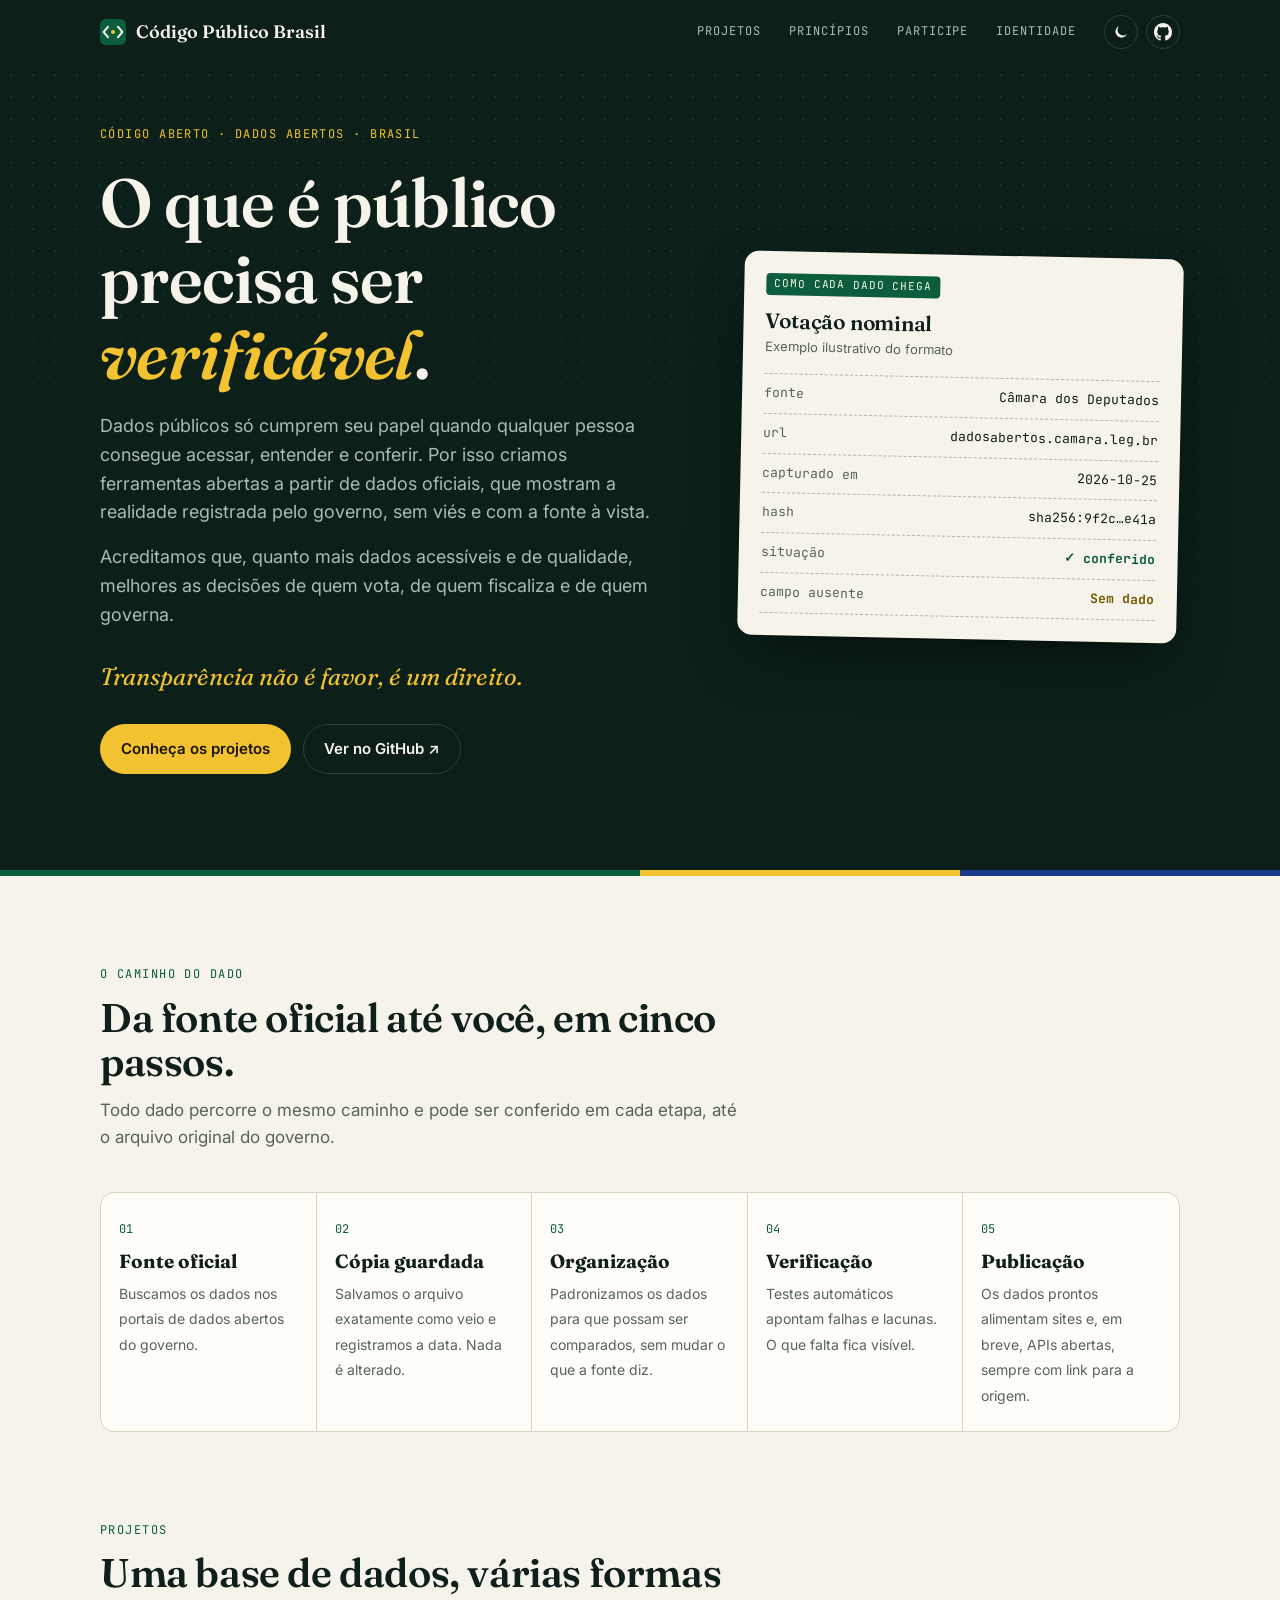
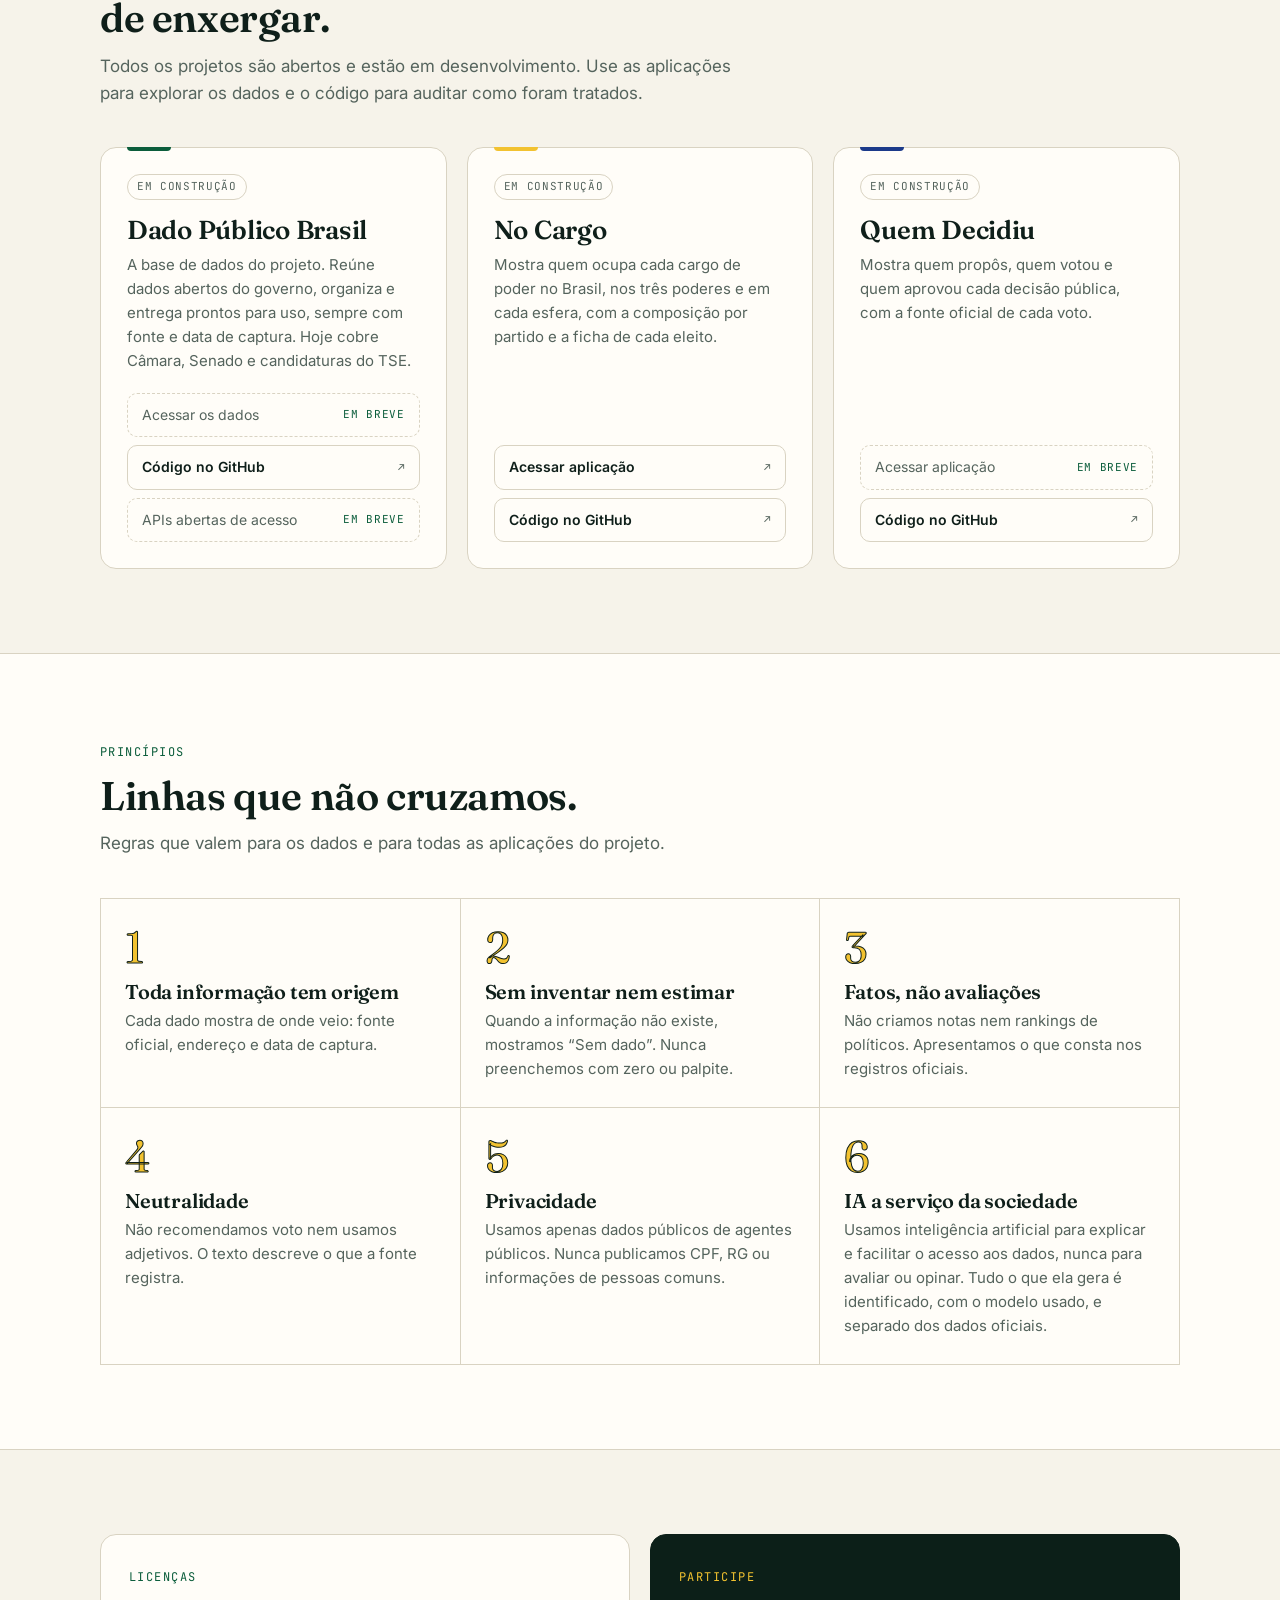
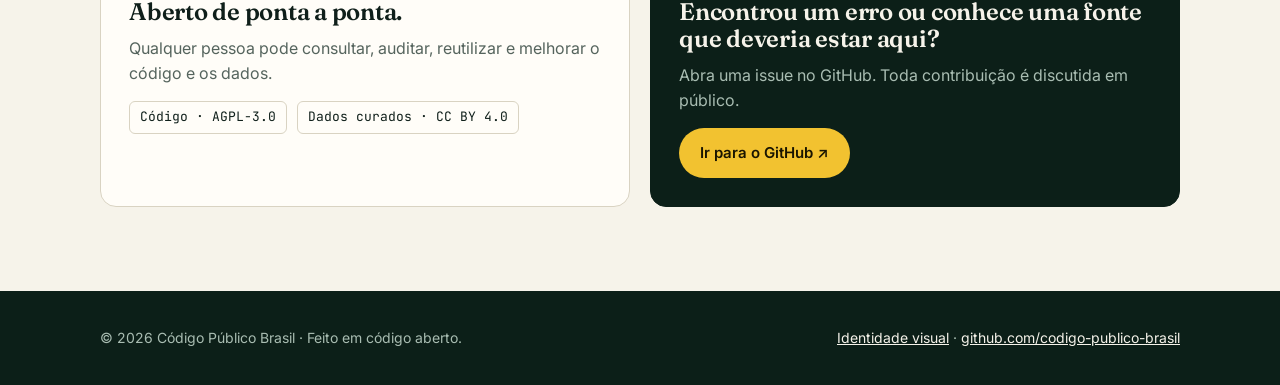
==== commit bd5275b2: "Liga o No Cargo ao endereço da aplicação e abre links externos em nova aba Co-Authored-By: Claude So" ====
--- a/index.html
+++ b/index.html
@@ -3,9 +3,115 @@
 <head>
   <meta charset="utf-8">
   <meta name="viewport" content="width=device-width, initial-scale=1">
-  <title>Código Público Brasil</title>
-  <meta name="description" content="Dados abertos do poder público, organizados em código aberto e rastreáveis até a fonte oficial.">
+  <title>Código Público Brasil · Dados públicos abertos, acessíveis e verificáveis</title>
+  <meta name="description" content="Ferramentas abertas a partir de dados públicos oficiais, para mostrar a realidade registrada pelo governo, sem viés e com a fonte à vista. Código aberto e dados auditáveis.">
+  <link rel="canonical" href="https://codigopublicobrasil.com.br/">
+  <meta name="theme-color" content="#0c1f18">
+  <meta property="og:type" content="website">
+  <meta property="og:locale" content="pt_BR">
+  <meta property="og:site_name" content="Código Público Brasil">
+  <meta property="og:title" content="Código Público Brasil · Dados públicos abertos, acessíveis e verificáveis">
+  <meta property="og:description" content="Ferramentas abertas a partir de dados públicos oficiais, para mostrar a realidade registrada pelo governo, sem viés e com a fonte à vista. Código aberto e dados auditáveis.">
+  <meta property="og:url" content="https://codigopublicobrasil.com.br/">
+  <meta property="og:image" content="https://codigopublicobrasil.com.br/og.png">
+  <meta property="og:image:width" content="1200">
+  <meta property="og:image:height" content="630">
+  <meta property="og:image:alt" content="Código Público Brasil: o que é público precisa ser verificável.">
+  <meta name="twitter:card" content="summary_large_image">
+  <meta name="twitter:title" content="Código Público Brasil · Dados públicos abertos, acessíveis e verificáveis">
+  <meta name="twitter:description" content="Ferramentas abertas a partir de dados públicos oficiais, para mostrar a realidade registrada pelo governo, sem viés e com a fonte à vista. Código aberto e dados auditáveis.">
+  <meta name="twitter:image" content="https://codigopublicobrasil.com.br/og.png">
+  <link rel="alternate" type="text/plain" href="https://codigopublicobrasil.com.br/llms.txt" title="Resumo para agentes de IA">
   <link rel="icon" href="identidade/logos/simbolo.svg" type="image/svg+xml">
+  <link rel="apple-touch-icon" href="apple-touch-icon.png">
+  <script type="application/ld+json">
+{
+  "@context": "https://schema.org",
+  "@graph": [
+    {
+      "@type": "Organization",
+      "@id": "https://codigopublicobrasil.com.br/#organizacao",
+      "name": "Código Público Brasil",
+      "url": "https://codigopublicobrasil.com.br/",
+      "logo": {
+        "@type": "ImageObject",
+        "url": "https://codigopublicobrasil.com.br/identidade/logos/simbolo-512.png",
+        "width": 512,
+        "height": 512
+      },
+      "description": "Organização de código aberto que cria ferramentas a partir de dados públicos oficiais, para mostrar a realidade registrada pelo governo, sem viés e com a fonte à vista.",
+      "slogan": "O que é público precisa ser verificável.",
+      "sameAs": [
+        "https://github.com/codigo-publico-brasil"
+      ]
+    },
+    {
+      "@type": "WebSite",
+      "@id": "https://codigopublicobrasil.com.br/#site",
+      "url": "https://codigopublicobrasil.com.br/",
+      "name": "Código Público Brasil",
+      "inLanguage": "pt-BR",
+      "publisher": {
+        "@id": "https://codigopublicobrasil.com.br/#organizacao"
+      }
+    },
+    {
+      "@type": "WebPage",
+      "@id": "https://codigopublicobrasil.com.br/#pagina",
+      "url": "https://codigopublicobrasil.com.br/",
+      "name": "Código Público Brasil · Dados públicos abertos, acessíveis e verificáveis",
+      "description": "Ferramentas abertas a partir de dados públicos oficiais, para mostrar a realidade registrada pelo governo, sem viés e com a fonte à vista. Código aberto e dados auditáveis.",
+      "inLanguage": "pt-BR",
+      "isPartOf": {
+        "@id": "https://codigopublicobrasil.com.br/#site"
+      },
+      "about": {
+        "@id": "https://codigopublicobrasil.com.br/#organizacao"
+      },
+      "primaryImageOfPage": {
+        "@type": "ImageObject",
+        "url": "https://codigopublicobrasil.com.br/og.png",
+        "width": 1200,
+        "height": 630
+      }
+    },
+    {
+      "@type": "SoftwareSourceCode",
+      "name": "Dado Público Brasil",
+      "codeRepository": "https://github.com/codigo-publico-brasil/dado-publico-brasil",
+      "description": "Plataforma de dados: reúne dados abertos do governo, organiza e entrega prontos para uso, sempre com fonte e data de captura. Cobre Câmara, Senado e candidaturas do TSE. Em construção.",
+      "programmingLanguage": "Python",
+      "author": {
+        "@id": "https://codigopublicobrasil.com.br/#organizacao"
+      },
+      "inLanguage": "pt-BR"
+    },
+    {
+      "@type": "SoftwareSourceCode",
+      "name": "No Cargo",
+      "codeRepository": "https://github.com/codigo-publico-brasil/no-cargo",
+      "url": "https://nocargo.codigopublicobrasil.com.br",
+      "description": "Mostra quem ocupa cada cargo de poder no Brasil, nos três poderes e em cada esfera, com a composição por partido e a ficha de cada eleito. Em construção.",
+      "programmingLanguage": "Python",
+      "author": {
+        "@id": "https://codigopublicobrasil.com.br/#organizacao"
+      },
+      "inLanguage": "pt-BR"
+    },
+    {
+      "@type": "SoftwareSourceCode",
+      "name": "Quem Decidiu",
+      "codeRepository": "https://github.com/codigo-publico-brasil/quem-decidiu",
+      "description": "Mostra quem propôs, quem votou e quem aprovou cada decisão pública, com a fonte oficial de cada voto. Em construção.",
+      "programmingLanguage": "Python",
+      "author": {
+        "@id": "https://codigopublicobrasil.com.br/#organizacao"
+      },
+      "inLanguage": "pt-BR"
+    }
+  ]
+}
+  </script>
   <link rel="preconnect" href="https://fonts.googleapis.com">
   <link rel="preconnect" href="https://fonts.gstatic.com" crossorigin>
   <link href="https://fonts.googleapis.com/css2?family=Fraunces:ital,opsz,wght@0,9..144,500;0,9..144,600;1,9..144,500&family=Inter:wght@400;500;600&family=JetBrains+Mono:wght@400;600&display=swap" rel="stylesheet">
@@ -28,7 +134,7 @@
       <a href="identidade/">Identidade</a>
     </nav>
     <div class="acoes">
-      <a class="gh" href="https://github.com/codigo-publico-brasil" aria-label="GitHub da organização" title="GitHub da organização"><svg viewBox="0 0 16 16" aria-hidden="true"><path fill="currentColor" d="M8 0C3.58 0 0 3.58 0 8c0 3.54 2.29 6.53 5.47 7.59.4.07.55-.17.55-.38 0-.19-.01-.82-.01-1.49-2.01.37-2.53-.49-2.69-.94-.09-.23-.48-.94-.82-1.13-.28-.15-.68-.52-.01-.53.63-.01 1.08.58 1.23.82.72 1.21 1.87.87 2.33.66.07-.52.28-.87.51-1.07-1.78-.2-3.64-.89-3.64-3.95 0-.87.31-1.59.82-2.15-.08-.2-.36-1.02.08-2.12 0 0 .67-.21 2.2.82.64-.18 1.32-.27 2-.27.68 0 1.36.09 2 .27 1.53-1.04 2.2-.82 2.2-.82.44 1.1.16 1.92.08 2.12.51.56.82 1.27.82 2.15 0 3.07-1.87 3.75-3.65 3.95.29.25.54.73.54 1.48 0 1.07-.01 1.93-.01 2.2 0 .21.15.46.55.38A8.013 8.013 0 0016 8c0-4.42-3.58-8-8-8z"/></svg></a>
+      <a class="gh" href="https://github.com/codigo-publico-brasil" target="_blank" rel="noopener" aria-label="GitHub da organização" title="GitHub da organização"><svg viewBox="0 0 16 16" aria-hidden="true"><path fill="currentColor" d="M8 0C3.58 0 0 3.58 0 8c0 3.54 2.29 6.53 5.47 7.59.4.07.55-.17.55-.38 0-.19-.01-.82-.01-1.49-2.01.37-2.53-.49-2.69-.94-.09-.23-.48-.94-.82-1.13-.28-.15-.68-.52-.01-.53.63-.01 1.08.58 1.23.82.72 1.21 1.87.87 2.33.66.07-.52.28-.87.51-1.07-1.78-.2-3.64-.89-3.64-3.95 0-.87.31-1.59.82-2.15-.08-.2-.36-1.02.08-2.12 0 0 .67-.21 2.2.82.64-.18 1.32-.27 2-.27.68 0 1.36.09 2 .27 1.53-1.04 2.2-.82 2.2-.82.44 1.1.16 1.92.08 2.12.51.56.82 1.27.82 2.15 0 3.07-1.87 3.75-3.65 3.95.29.25.54.73.54 1.48 0 1.07-.01 1.93-.01 2.2 0 .21.15.46.55.38A8.013 8.013 0 0016 8c0-4.42-3.58-8-8-8z"/></svg></a>
     </div>
   </div>
 </header>
@@ -44,7 +150,7 @@
         <p class="lema">Transparência não é favor, é um direito.</p>
         <div class="cta">
           <a class="btn primary" href="#projetos">Conheça os projetos</a>
-          <a class="btn ghost" href="https://github.com/codigo-publico-brasil">Ver no GitHub ↗</a>
+          <a class="btn ghost" href="https://github.com/codigo-publico-brasil" target="_blank" rel="noopener">Ver no GitHub ↗</a>
         </div>
       </div>
 
@@ -97,7 +203,7 @@
           <p>A base de dados do projeto. Reúne dados abertos do governo, organiza e entrega prontos para uso, sempre com fonte e data de captura. Hoje cobre Câmara, Senado e candidaturas do TSE.</p>
           <div class="links">
             <span class="soon">Acessar os dados <small>em breve</small></span>
-            <a href="https://github.com/codigo-publico-brasil/dado-publico-brasil">Código no GitHub <small>↗</small></a>
+            <a href="https://github.com/codigo-publico-brasil/dado-publico-brasil" target="_blank" rel="noopener">Código no GitHub <small>↗</small></a>
             <span class="soon">APIs abertas de acesso <small>em breve</small></span>
           </div>
         </article>
@@ -107,8 +213,8 @@
           <h3>No Cargo</h3>
           <p>Mostra quem ocupa cada cargo de poder no Brasil, nos três poderes e em cada esfera, com a composição por partido e a ficha de cada eleito.</p>
           <div class="links">
-            <span class="soon">Acessar aplicação <small>em breve</small></span>
-            <a href="https://github.com/codigo-publico-brasil/nocargo">Código no GitHub <small>↗</small></a>
+            <a href="https://nocargo.codigopublicobrasil.com.br" target="_blank" rel="noopener">Acessar aplicação <small>↗</small></a>
+            <a href="https://github.com/codigo-publico-brasil/no-cargo" target="_blank" rel="noopener">Código no GitHub <small>↗</small></a>
           </div>
         </article>
 
@@ -118,7 +224,7 @@
           <p>Mostra quem propôs, quem votou e quem aprovou cada decisão pública, com a fonte oficial de cada voto.</p>
           <div class="links">
             <span class="soon">Acessar aplicação <small>em breve</small></span>
-            <a href="https://github.com/codigo-publico-brasil/quem-decidiu">Código no GitHub <small>↗</small></a>
+            <a href="https://github.com/codigo-publico-brasil/quem-decidiu" target="_blank" rel="noopener">Código no GitHub <small>↗</small></a>
           </div>
         </article>
 
@@ -157,7 +263,7 @@
         <h3 style="margin-top:10px">Encontrou um erro ou conhece uma fonte que deveria estar aqui?</h3>
         <p>Abra uma issue no GitHub. Toda contribuição é discutida em público.</p>
         <div class="cta">
-          <a class="btn primary" href="https://github.com/codigo-publico-brasil">Ir para o GitHub ↗</a>
+          <a class="btn primary" href="https://github.com/codigo-publico-brasil" target="_blank" rel="noopener">Ir para o GitHub ↗</a>
         </div>
       </div>
     </div>
@@ -167,7 +273,7 @@
 <footer>
   <div class="wrap">
     <span>© 2026 Código Público Brasil · Feito em código aberto.</span>
-    <span><a href="identidade/">Identidade visual</a> · <a href="https://github.com/codigo-publico-brasil">github.com/codigo-publico-brasil</a></span>
+    <span><a href="identidade/">Identidade visual</a> · <a href="https://github.com/codigo-publico-brasil" target="_blank" rel="noopener">github.com/codigo-publico-brasil</a></span>
   </div>
 </footer>
 
--- a/style.css
+++ b/style.css
@@ -50,6 +50,9 @@
 .btn.primary:hover { filter: brightness(1.06); }
 .btn.ghost { border-color: #2c4339; color: var(--hero-ink); }
 .btn.ghost:hover { background: #162a21; }
+.btn.solido { background: var(--ink); color: var(--bg); }
+.btn.contorno { border-color: var(--line); color: var(--ink); }
+.btn.contorno:hover { border-color: var(--green-ink); }
 
 /* Ficha de dado: o elemento assinatura */
 .ficha { background: #f6f3ea; color: #0f1f1a; border-radius: 14px; padding: 22px; font-family: var(--mono); font-size: 13px; box-shadow: 0 0 0 1px #00000022, 0 24px 60px -20px #000a; transform: rotate(1.2deg); }
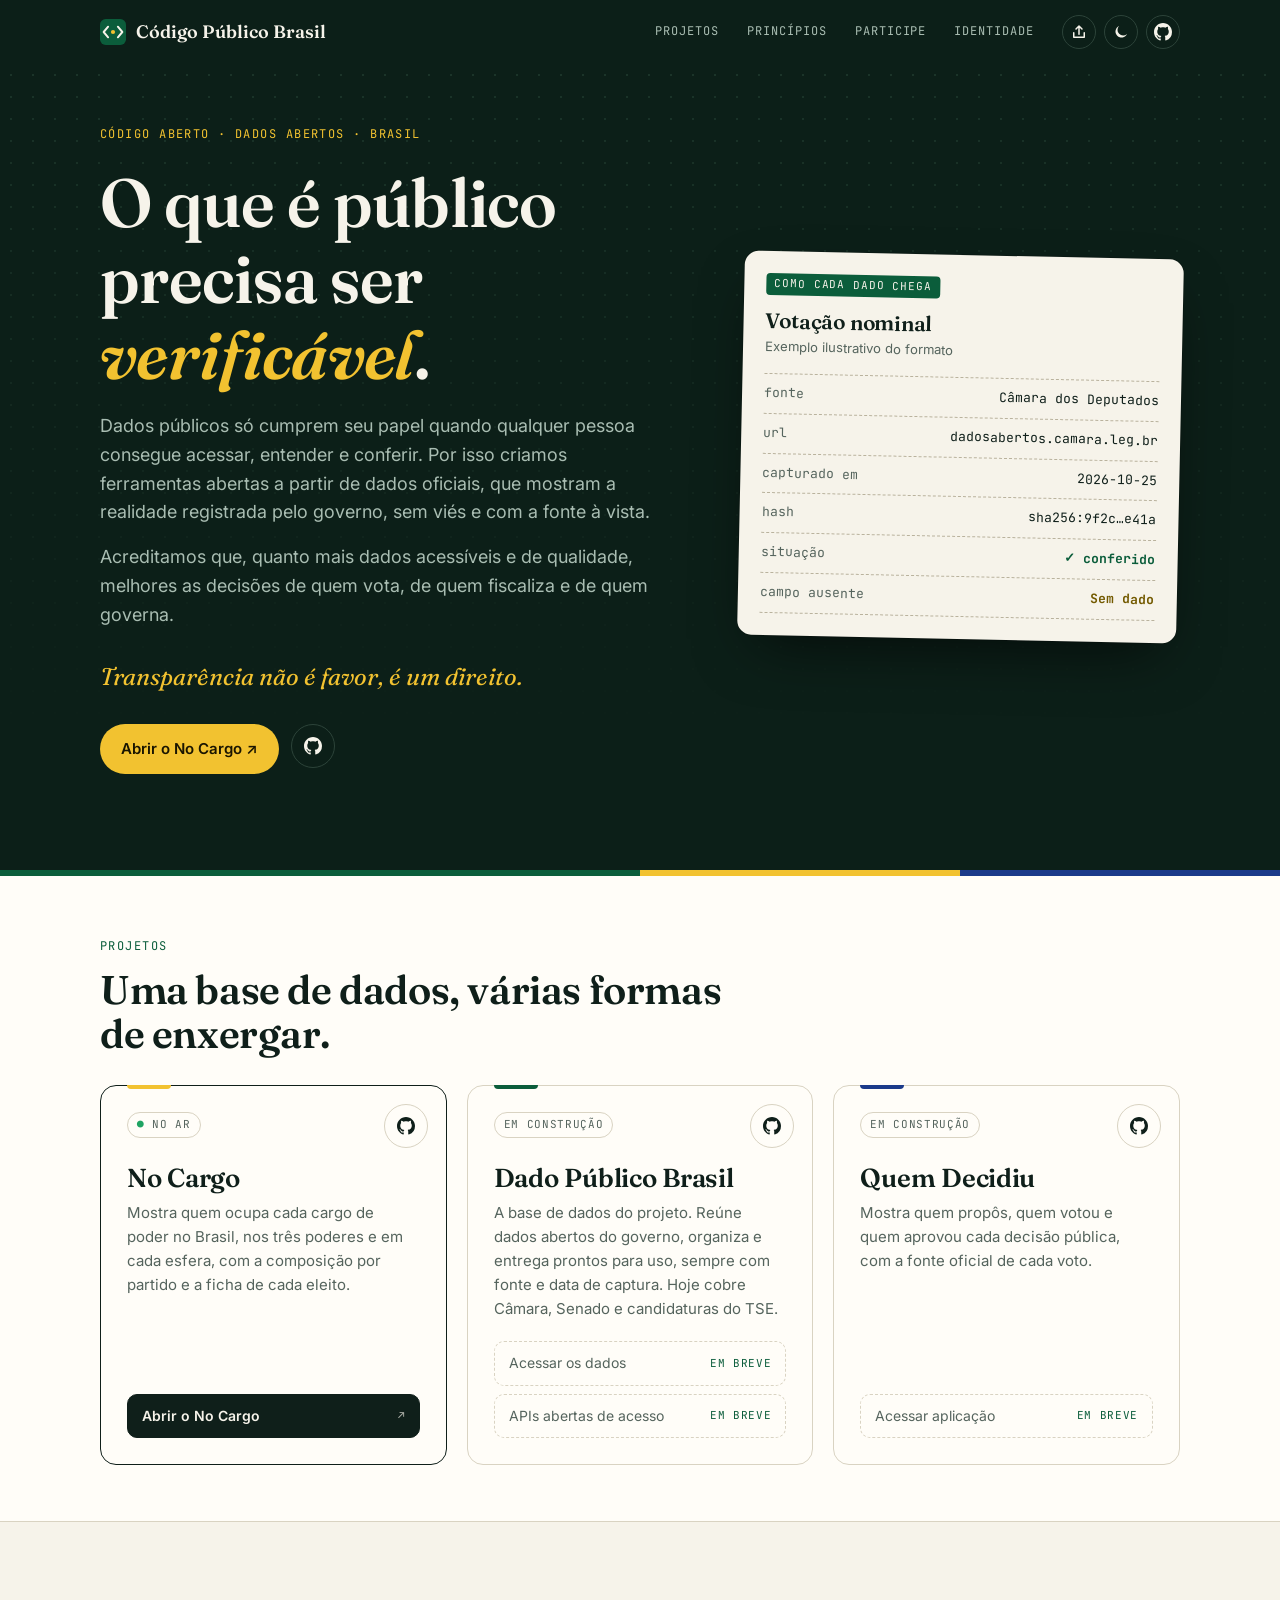
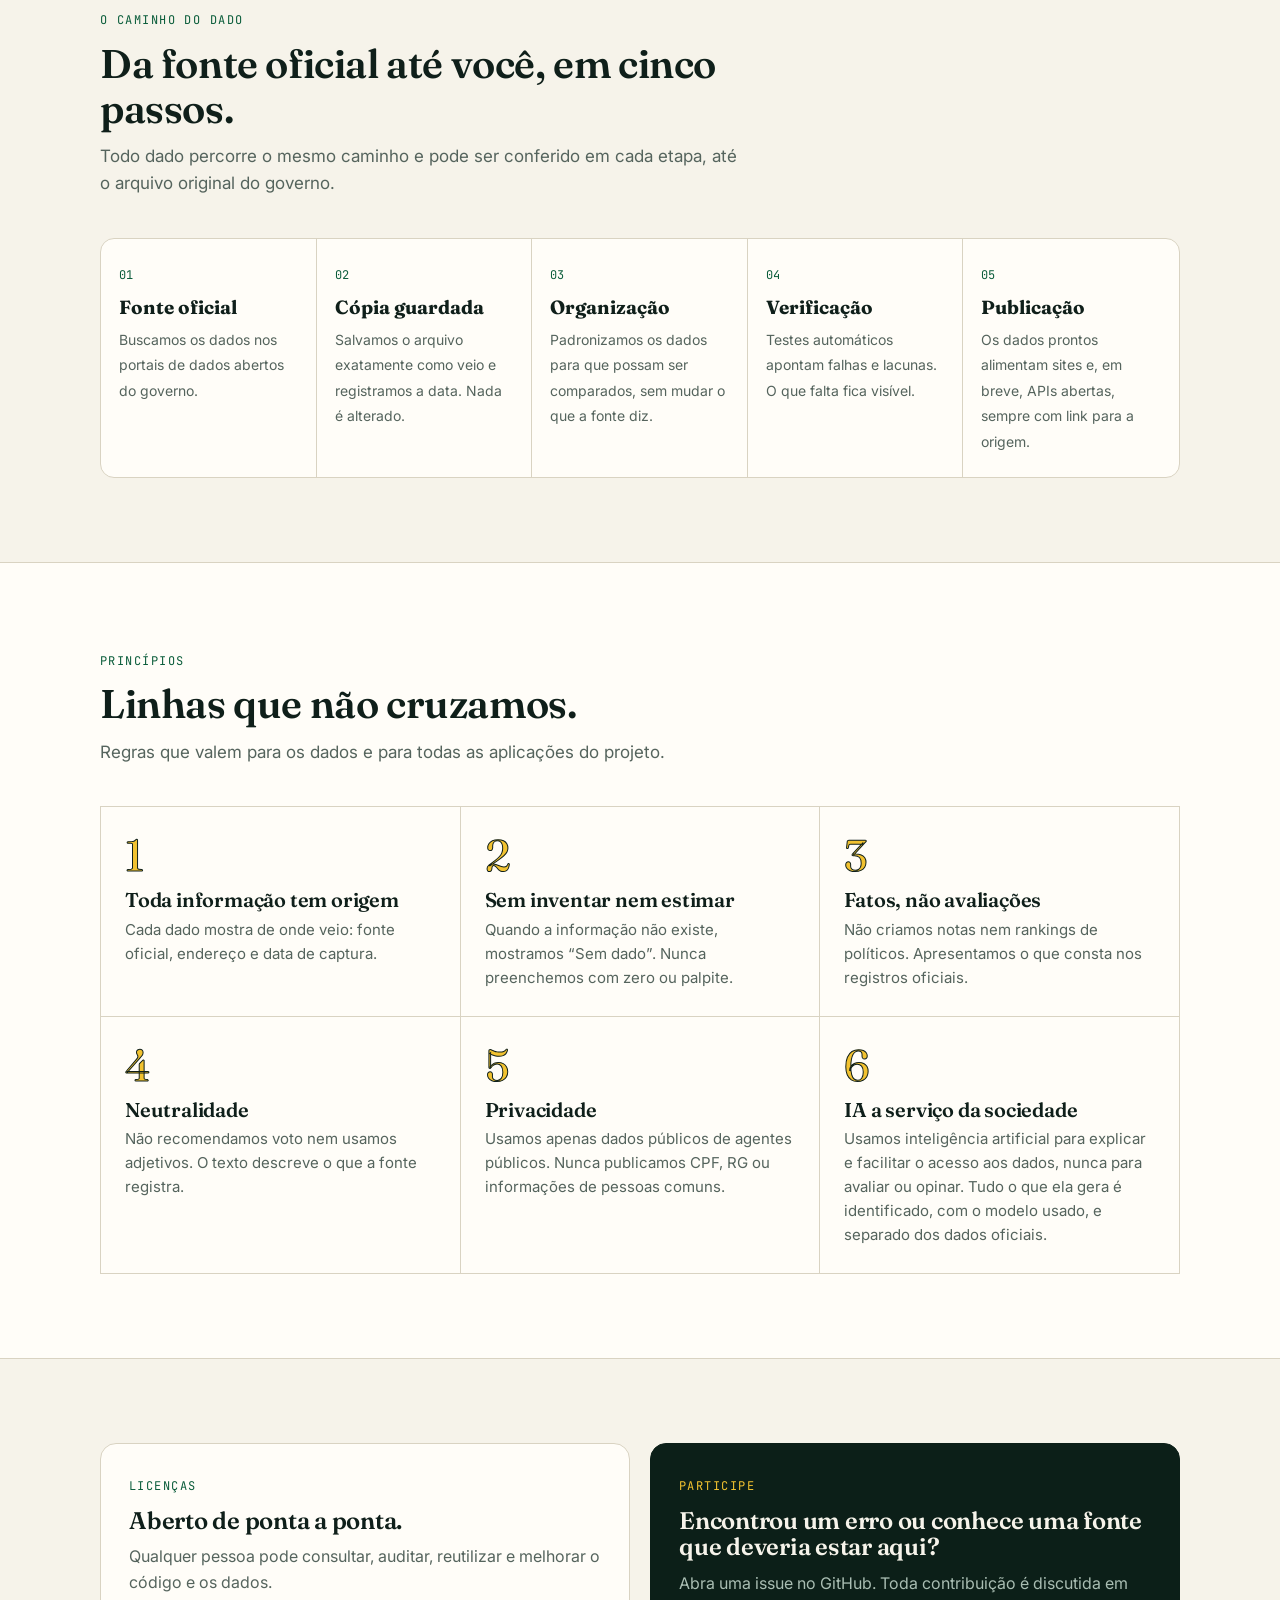
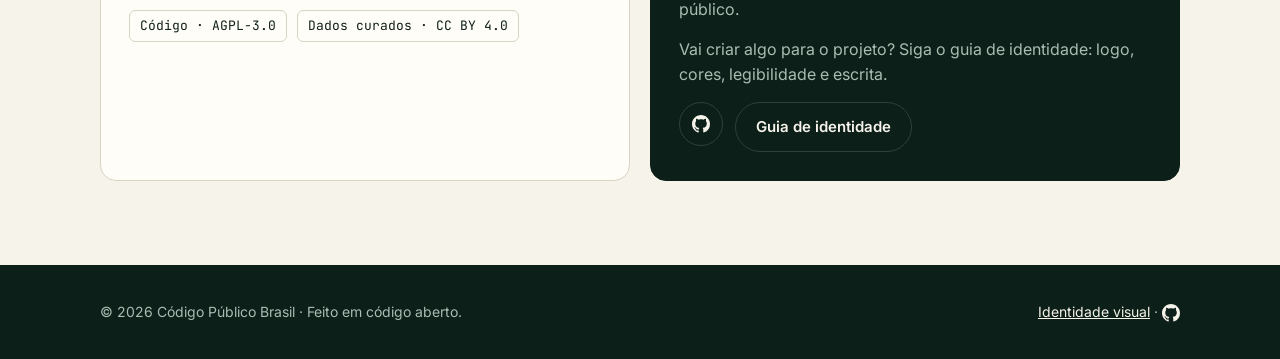
==== commit f2c0cdb0: "Destaca os projetos na home, adiciona botão de compartilhar e usa o ícone do GitHub Co-Authored-By: " ====
--- a/index.html
+++ b/index.html
@@ -91,7 +91,7 @@
       "name": "No Cargo",
       "codeRepository": "https://github.com/codigo-publico-brasil/no-cargo",
       "url": "https://nocargo.codigopublicobrasil.com.br",
-      "description": "Mostra quem ocupa cada cargo de poder no Brasil, nos três poderes e em cada esfera, com a composição por partido e a ficha de cada eleito. Em construção.",
+      "description": "Mostra quem ocupa cada cargo de poder no Brasil, nos três poderes e em cada esfera, com a composição por partido e a ficha de cada eleito. Já está no ar.",
       "programmingLanguage": "Python",
       "author": {
         "@id": "https://codigopublicobrasil.com.br/#organizacao"
@@ -121,6 +121,8 @@
 </head>
 <body>
 
+<svg width="0" height="0" style="position:absolute" aria-hidden="true"><symbol id="i-gh" viewBox="0 0 16 16"><path fill="currentColor" d="M8 0C3.58 0 0 3.58 0 8c0 3.54 2.29 6.53 5.47 7.59.4.07.55-.17.55-.38 0-.19-.01-.82-.01-1.49-2.01.37-2.53-.49-2.69-.94-.09-.23-.48-.94-.82-1.13-.28-.15-.68-.52-.01-.53.63-.01 1.08.58 1.23.82.72 1.21 1.87.87 2.33.66.07-.52.28-.87.51-1.07-1.78-.2-3.64-.89-3.64-3.95 0-.87.31-1.59.82-2.15-.08-.2-.36-1.02.08-2.12 0 0 .67-.21 2.2.82.64-.18 1.32-.27 2-.27.68 0 1.36.09 2 .27 1.53-1.04 2.2-.82 2.2-.82.44 1.1.16 1.92.08 2.12.51.56.82 1.27.82 2.15 0 3.07-1.87 3.75-3.65 3.95.29.25.54.73.54 1.48 0 1.07-.01 1.93-.01 2.2 0 .21.15.46.55.38A8.013 8.013 0 0016 8c0-4.42-3.58-8-8-8z"/></symbol></svg>
+
 <header class="top">
   <div class="wrap">
     <a class="brand" href="#">
@@ -134,7 +136,7 @@
       <a href="identidade/">Identidade</a>
     </nav>
     <div class="acoes">
-      <a class="gh" href="https://github.com/codigo-publico-brasil" target="_blank" rel="noopener" aria-label="GitHub da organização" title="GitHub da organização"><svg viewBox="0 0 16 16" aria-hidden="true"><path fill="currentColor" d="M8 0C3.58 0 0 3.58 0 8c0 3.54 2.29 6.53 5.47 7.59.4.07.55-.17.55-.38 0-.19-.01-.82-.01-1.49-2.01.37-2.53-.49-2.69-.94-.09-.23-.48-.94-.82-1.13-.28-.15-.68-.52-.01-.53.63-.01 1.08.58 1.23.82.72 1.21 1.87.87 2.33.66.07-.52.28-.87.51-1.07-1.78-.2-3.64-.89-3.64-3.95 0-.87.31-1.59.82-2.15-.08-.2-.36-1.02.08-2.12 0 0 .67-.21 2.2.82.64-.18 1.32-.27 2-.27.68 0 1.36.09 2 .27 1.53-1.04 2.2-.82 2.2-.82.44 1.1.16 1.92.08 2.12.51.56.82 1.27.82 2.15 0 3.07-1.87 3.75-3.65 3.95.29.25.54.73.54 1.48 0 1.07-.01 1.93-.01 2.2 0 .21.15.46.55.38A8.013 8.013 0 0016 8c0-4.42-3.58-8-8-8z"/></svg></a>
+      <a class="gh" href="https://github.com/codigo-publico-brasil" target="_blank" rel="noopener" aria-label="GitHub da organização" title="GitHub da organização"><svg viewBox="0 0 16 16" aria-hidden="true"><use href="#i-gh"/></svg></a>
     </div>
   </div>
 </header>
@@ -149,8 +151,8 @@
         <p class="lead">Acreditamos que, quanto mais dados acessíveis e de qualidade, melhores as decisões de quem vota, de quem fiscaliza e de quem governa.</p>
         <p class="lema">Transparência não é favor, é um direito.</p>
         <div class="cta">
-          <a class="btn primary" href="#projetos">Conheça os projetos</a>
-          <a class="btn ghost" href="https://github.com/codigo-publico-brasil" target="_blank" rel="noopener">Ver no GitHub ↗</a>
+          <a class="btn primary" href="https://nocargo.codigopublicobrasil.com.br" target="_blank" rel="noopener">Abrir o No Cargo ↗</a>
+          <a class="gh grande" href="https://github.com/codigo-publico-brasil" target="_blank" rel="noopener" aria-label="GitHub da organização" title="GitHub da organização"><svg viewBox="0 0 16 16" aria-hidden="true"><use href="#i-gh"/></svg></a>
         </div>
       </div>
 
@@ -171,6 +173,55 @@
   </div>
   <div class="stripe"></div>
 
+  <section id="projetos" class="vitrine">
+    <div class="wrap">
+      <div class="sec-head">
+        <span class="eyebrow">Projetos</span>
+        <h2>Uma base de dados, várias formas de enxergar.</h2>
+      </div>
+      <div class="cards">
+
+        <article class="card c2 destaque">
+          <div class="topo">
+            <span class="status on">No ar</span>
+            <a class="gh" href="https://github.com/codigo-publico-brasil/no-cargo" target="_blank" rel="noopener" aria-label="Código do No Cargo no GitHub" title="Código no GitHub"><svg viewBox="0 0 16 16" aria-hidden="true"><use href="#i-gh"/></svg></a>
+          </div>
+          <h3>No Cargo</h3>
+          <p>Mostra quem ocupa cada cargo de poder no Brasil, nos três poderes e em cada esfera, com a composição por partido e a ficha de cada eleito.</p>
+          <div class="links">
+            <a class="app" href="https://nocargo.codigopublicobrasil.com.br" target="_blank" rel="noopener">Abrir o No Cargo <small>↗</small></a>
+          </div>
+        </article>
+
+        <article class="card">
+          <div class="topo">
+            <span class="status">Em construção</span>
+            <a class="gh" href="https://github.com/codigo-publico-brasil/dado-publico-brasil" target="_blank" rel="noopener" aria-label="Código do Dado Público Brasil no GitHub" title="Código no GitHub"><svg viewBox="0 0 16 16" aria-hidden="true"><use href="#i-gh"/></svg></a>
+          </div>
+          <h3>Dado Público Brasil</h3>
+          <p>A base de dados do projeto. Reúne dados abertos do governo, organiza e entrega prontos para uso, sempre com fonte e data de captura. Hoje cobre Câmara, Senado e candidaturas do TSE.</p>
+          <div class="links">
+            <span class="soon">Acessar os dados <small>em breve</small></span>
+            <span class="soon">APIs abertas de acesso <small>em breve</small></span>
+          </div>
+        </article>
+
+        <article class="card c3">
+          <div class="topo">
+            <span class="status">Em construção</span>
+            <a class="gh" href="https://github.com/codigo-publico-brasil/quem-decidiu" target="_blank" rel="noopener" aria-label="Código do Quem Decidiu no GitHub" title="Código no GitHub"><svg viewBox="0 0 16 16" aria-hidden="true"><use href="#i-gh"/></svg></a>
+          </div>
+          <h3>Quem Decidiu</h3>
+          <p>Mostra quem propôs, quem votou e quem aprovou cada decisão pública, com a fonte oficial de cada voto.</p>
+          <div class="links">
+            <span class="soon">Acessar aplicação <small>em breve</small></span>
+          </div>
+        </article>
+
+      </div>
+    </div>
+  </section>
+
   <section id="como">
     <div class="wrap">
       <div class="sec-head">
@@ -188,50 +239,6 @@
     </div>
   </section>
 
-  <section id="projetos" style="padding-top:0">
-    <div class="wrap">
-      <div class="sec-head">
-        <span class="eyebrow">Projetos</span>
-        <h2>Uma base de dados, várias formas de enxergar.</h2>
-        <p>Todos os projetos são abertos e estão em desenvolvimento. Use as aplicações para explorar os dados e o código para auditar como foram tratados.</p>
-      </div>
-      <div class="cards">
-
-        <article class="card">
-          <span class="status">Em construção</span>
-          <h3>Dado Público Brasil</h3>
-          <p>A base de dados do projeto. Reúne dados abertos do governo, organiza e entrega prontos para uso, sempre com fonte e data de captura. Hoje cobre Câmara, Senado e candidaturas do TSE.</p>
-          <div class="links">
-            <span class="soon">Acessar os dados <small>em breve</small></span>
-            <a href="https://github.com/codigo-publico-brasil/dado-publico-brasil" target="_blank" rel="noopener">Código no GitHub <small>↗</small></a>
-            <span class="soon">APIs abertas de acesso <small>em breve</small></span>
-          </div>
-        </article>
-
-        <article class="card c2">
-          <span class="status">Em construção</span>
-          <h3>No Cargo</h3>
-          <p>Mostra quem ocupa cada cargo de poder no Brasil, nos três poderes e em cada esfera, com a composição por partido e a ficha de cada eleito.</p>
-          <div class="links">
-            <a href="https://nocargo.codigopublicobrasil.com.br" target="_blank" rel="noopener">Acessar aplicação <small>↗</small></a>
-            <a href="https://github.com/codigo-publico-brasil/no-cargo" target="_blank" rel="noopener">Código no GitHub <small>↗</small></a>
-          </div>
-        </article>
-
-        <article class="card c3">
-          <span class="status">Em construção</span>
-          <h3>Quem Decidiu</h3>
-          <p>Mostra quem propôs, quem votou e quem aprovou cada decisão pública, com a fonte oficial de cada voto.</p>
-          <div class="links">
-            <span class="soon">Acessar aplicação <small>em breve</small></span>
-            <a href="https://github.com/codigo-publico-brasil/quem-decidiu" target="_blank" rel="noopener">Código no GitHub <small>↗</small></a>
-          </div>
-        </article>
-
-      </div>
-    </div>
-  </section>
-
   <section id="principios" class="principios">
     <div class="wrap">
       <div class="sec-head">
@@ -262,8 +269,10 @@
         <span class="eyebrow" style="color:var(--yellow)">Participe</span>
         <h3 style="margin-top:10px">Encontrou um erro ou conhece uma fonte que deveria estar aqui?</h3>
         <p>Abra uma issue no GitHub. Toda contribuição é discutida em público.</p>
+        <p>Vai criar algo para o projeto? Siga o guia de identidade: logo, cores, legibilidade e escrita.</p>
         <div class="cta">
-          <a class="btn primary" href="https://github.com/codigo-publico-brasil" target="_blank" rel="noopener">Ir para o GitHub ↗</a>
+          <a class="gh grande" href="https://github.com/codigo-publico-brasil" target="_blank" rel="noopener" aria-label="GitHub da organização" title="GitHub da organização"><svg viewBox="0 0 16 16" aria-hidden="true"><use href="#i-gh"/></svg></a>
+          <a class="btn ghost" href="identidade/">Guia de identidade</a>
         </div>
       </div>
     </div>
@@ -273,7 +282,7 @@
 <footer>
   <div class="wrap">
     <span>© 2026 Código Público Brasil · Feito em código aberto.</span>
-    <span><a href="identidade/">Identidade visual</a> · <a href="https://github.com/codigo-publico-brasil" target="_blank" rel="noopener">github.com/codigo-publico-brasil</a></span>
+    <span><a href="identidade/">Identidade visual</a> · <a href="https://github.com/codigo-publico-brasil" target="_blank" rel="noopener" aria-label="GitHub da organização" title="GitHub da organização" style="display:inline-flex;vertical-align:middle"><svg viewBox="0 0 16 16" width="18" height="18" aria-hidden="true"><use href="#i-gh"/></svg></a></span>
   </div>
 </footer>
 
--- a/style.css
+++ b/style.css
@@ -85,7 +85,14 @@
 .trilha { padding: 0; margin: 0; }
 
 /* Projetos */
+.vitrine { background: var(--surface); border-bottom: 1px solid var(--line); padding: 56px 0; }
+.vitrine .sec-head { margin-bottom: 28px; }
 .cards { display: grid; gap: 20px; grid-template-columns: repeat(3, 1fr); }
+.card.destaque { border-color: var(--ink); }
+.card .topo { display: flex; justify-content: space-between; align-items: flex-start; }
+.card .gh { border-color: var(--line); color: var(--ink); width: 44px; height: 44px; margin: -8px -8px 0 0; }
+.card .gh:hover { background: none; border-color: var(--green-ink); }
+.gh.grande { width: 44px; height: 44px; }
 .card { background: var(--surface); border: 1px solid var(--line); border-radius: 16px; padding: 26px; display: flex; flex-direction: column; position: relative; }
 .card::before { content: ""; position: absolute; left: 26px; top: -1px; width: 44px; height: 4px; background: var(--c, var(--green)); border-radius: 0 0 4px 4px; }
 .card.c2 { --c: var(--yellow); }
@@ -127,7 +134,8 @@
 footer .wrap { display: flex; justify-content: space-between; gap: 16px; flex-wrap: wrap; }
 footer a { color: var(--hero-ink); }
 
-:focus-visible { outline: 3px solid var(--yellow); outline-offset: 3px; }
+:focus-visible { outline: 3px solid var(--green-ink); outline-offset: 3px; }
+.top :focus-visible, .hero :focus-visible, .panel.dark :focus-visible, footer :focus-visible { outline-color: var(--yellow); }
 
 @media (max-width: 900px) {
   .hero .wrap, .duo { grid-template-columns: 1fr; }
@@ -142,6 +150,7 @@
   .nav a { padding: 13px 7px; font-size: 11px; letter-spacing: 0.05em; }
   .ficha { transform: none; }
   section { padding: 60px 0; }
+  .vitrine { padding: 40px 0; }
 }
 
 @media (max-width: 360px) {
